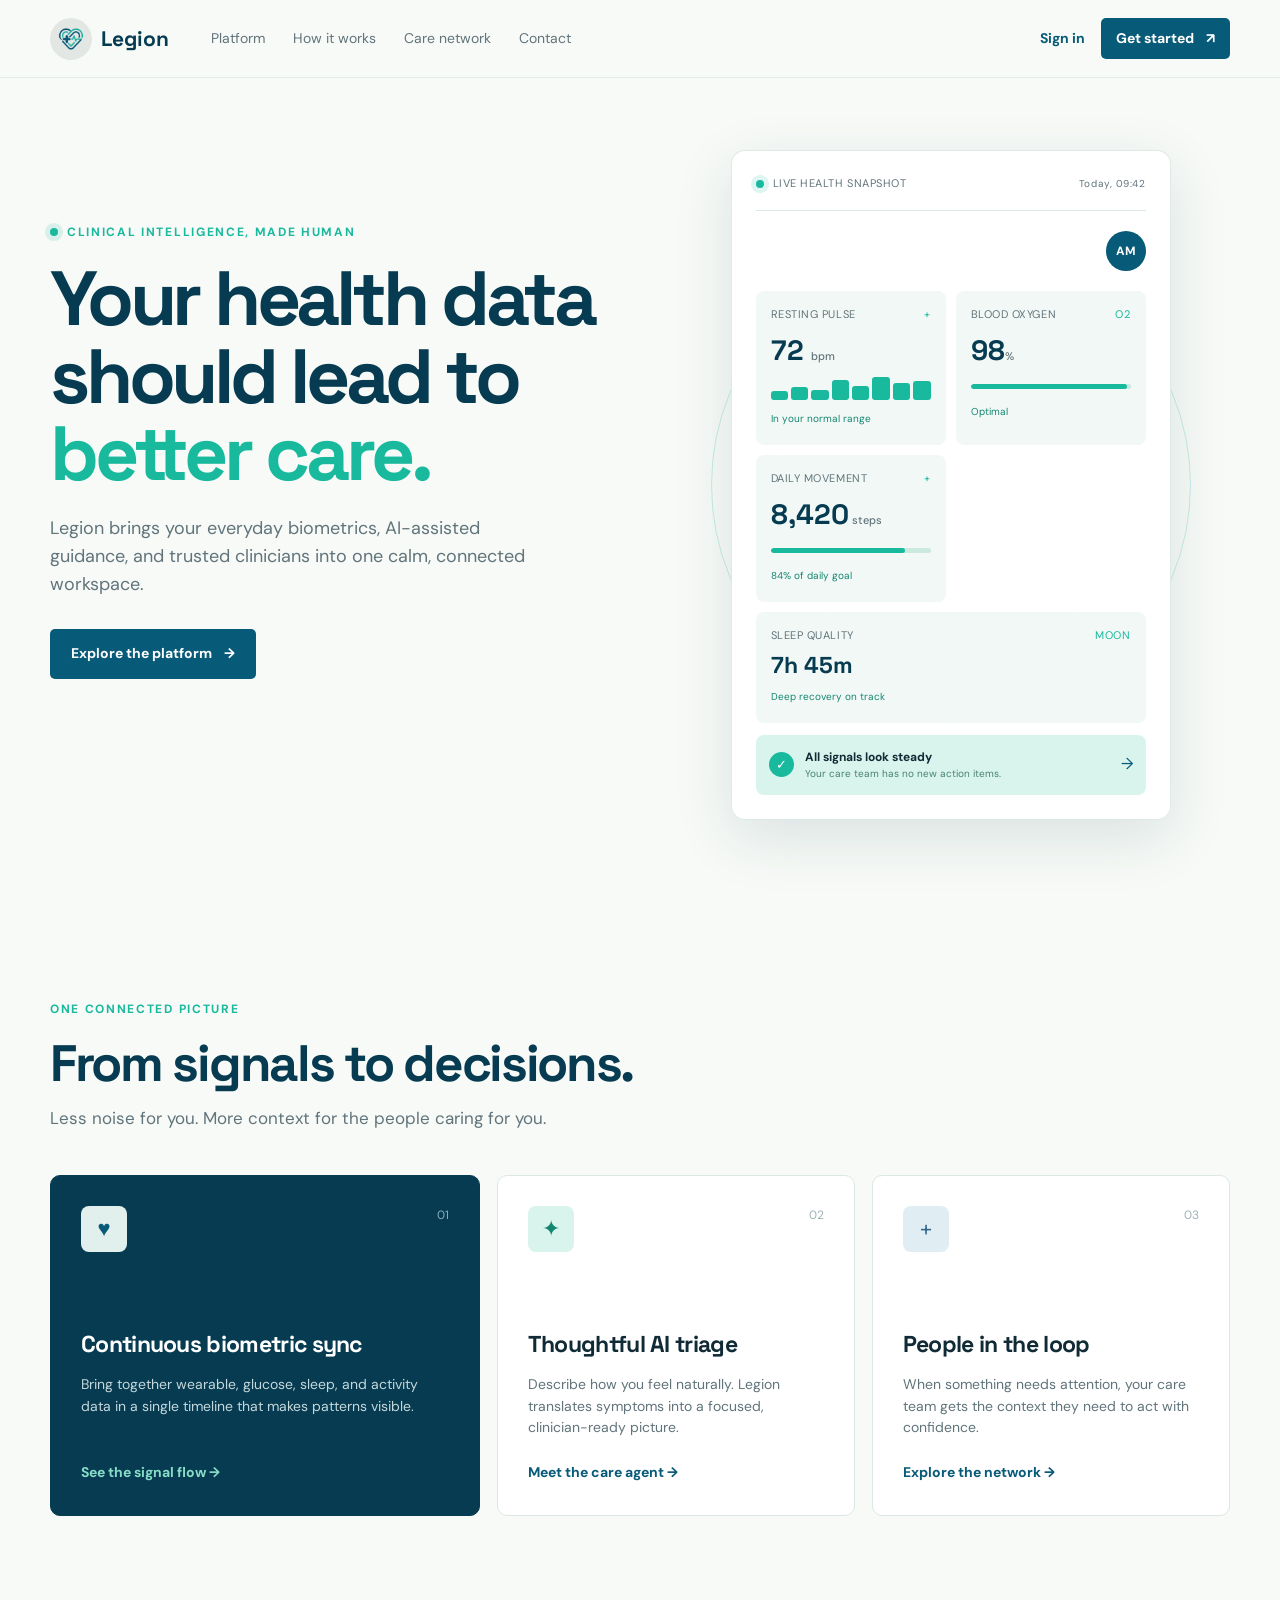
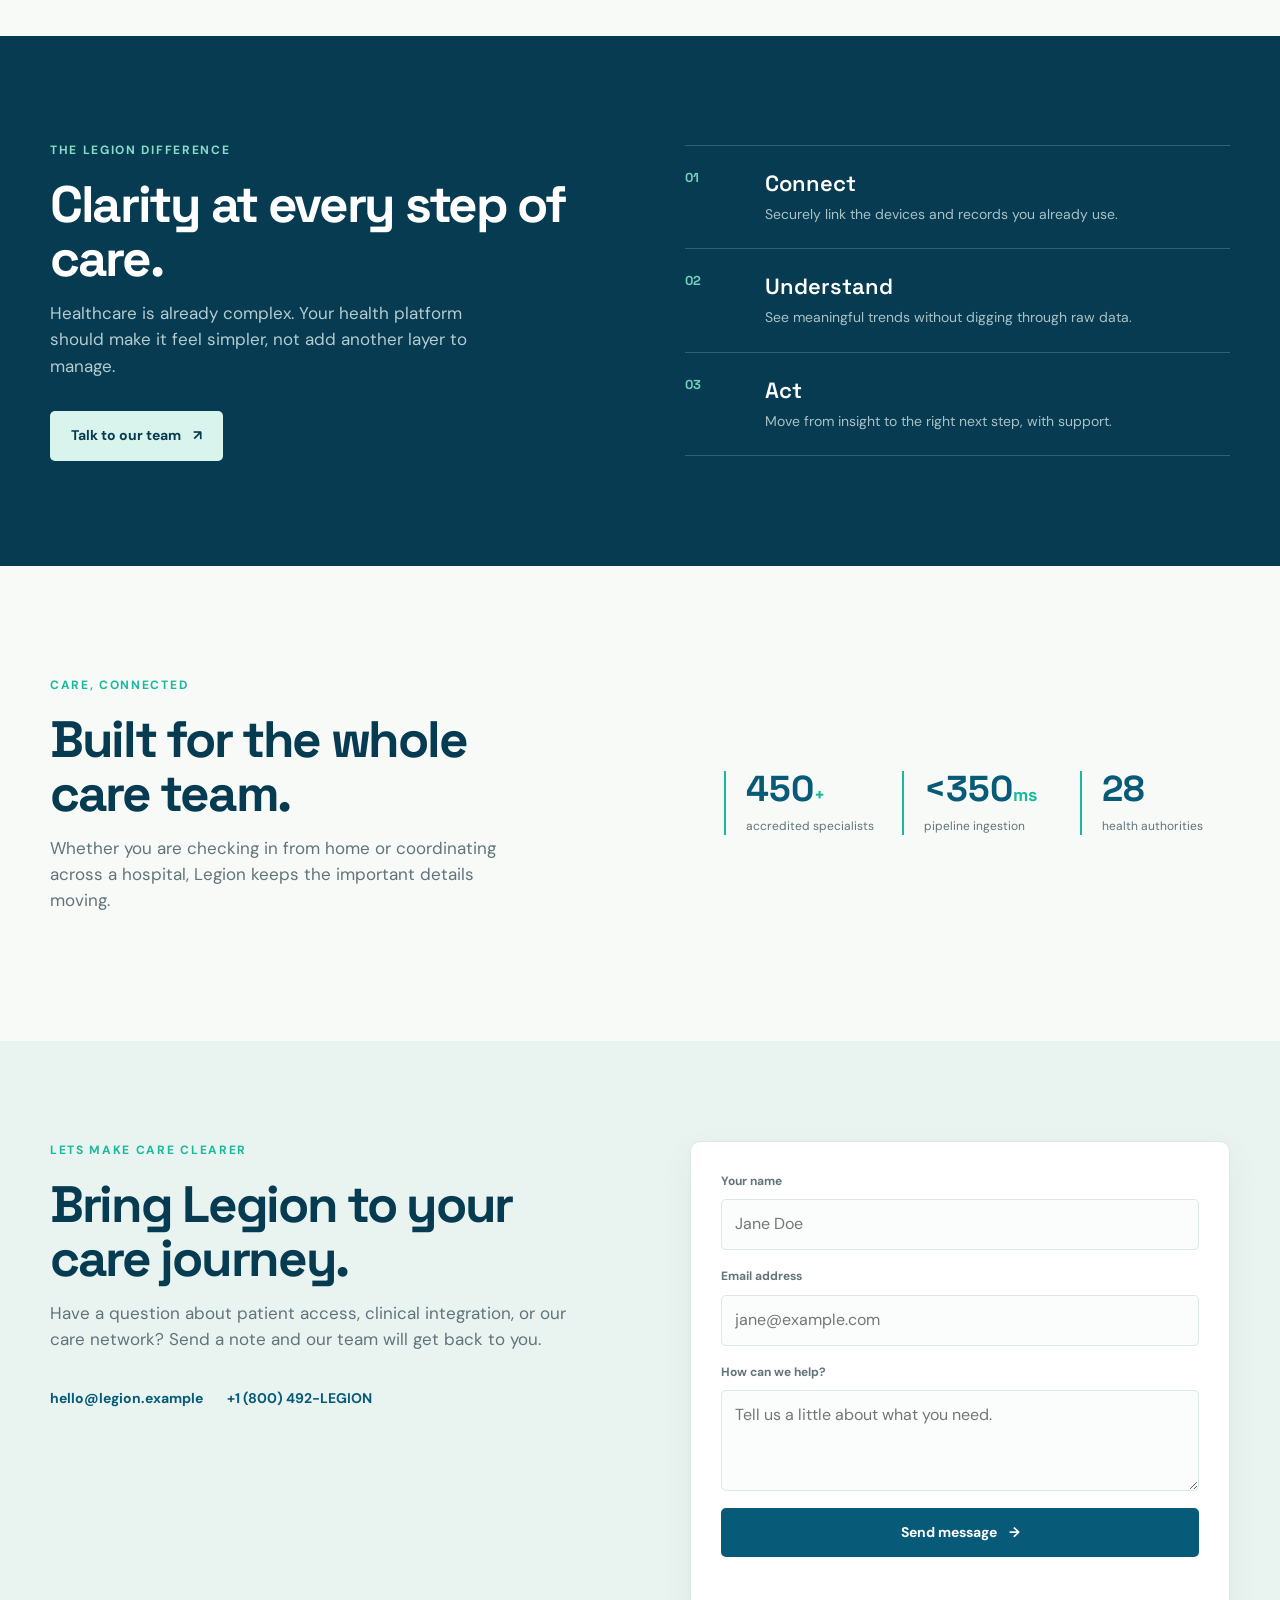
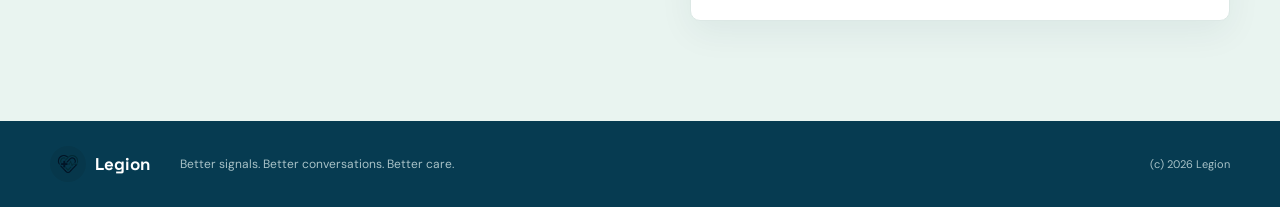
==== index.html @ 77e7c0f2 "init" ====
<!doctype html>
<html lang="en">

<head>
  <meta charset="utf-8">
  <meta name="viewport" content="width=device-width, initial-scale=1">
  <meta name="description" content="Legion connects personal biometric signals with clinical care teams.">
  <title>Legion | Clearer care, connected</title>
  <link rel="preconnect" href="https://fonts.googleapis.com">
  <link rel="preconnect" href="https://fonts.gstatic.com" crossorigin>
  <link
    href="https://fonts.googleapis.com/css2?family=DM+Sans:wght@400;500;600;700&family=Space+Grotesk:wght@500;600;700&display=swap"
    rel="stylesheet">
  <link rel="stylesheet" href="styles.css">
</head>

<body>
  <header class="site-header">
    <a class="brand" href="index.html" aria-label="Legion home"><img src="assets/logo.png" alt="" width="42"
        height="42"><span>Legion</span></a>
    <nav class="main-nav" id="main-nav" aria-label="Main navigation"><a href="platform.html">Platform</a><a
        href="ai-agent.html">How it works</a><a href="platform.html#network">Care network</a><a
        href="contact.html">Contact</a></nav>
    <div class="header-actions"><a class="button button-quiet" href="login.html">Sign in</a><a
        class="button button-small" href="register.html">Get started <span aria-hidden="true">&#8599;</span></a></div>
    <button class="menu-toggle" type="button" aria-label="Open menu" aria-expanded="false"
      aria-controls="main-nav">Menu</button>
  </header>

  <main id="top">
    <section class="hero section-shell" aria-labelledby="hero-title">
      <div class="hero-copy">
        <p class="eyebrow"><span class="pulse"></span> Clinical intelligence, made human</p>
        <h1 id="hero-title">Your health data should lead to <em>better care.</em></h1>
        <p class="hero-lede">Legion brings your everyday biometrics, AI-assisted guidance, and trusted clinicians into
          one calm, connected workspace.</p>
        <div class="hero-actions"><a class="button" href="platform.html">Explore the platform <spanaria-hidden="true">&#8594;</span></a>
          <aaria-hidden="true"></span></a></div>
        <div class="trust-row" aria-label="Legion capabilities">
          <span><strong></strong></span><span><strong></strong></span><span><strong></strong>
          </span></div>
      </div>
      <div class="hero-visual" aria-label="Live patient health dashboard preview">
        <div class="visual-orbit orbit-one"></div>
        <div class="visual-orbit orbit-two"></div>
        <div class="dashboard-card">
          <div class="dashboard-topline"><span class="status-dot"></span> Live health snapshot <span
              class="dashboard-date">Today, 09:42</span></div>
          <div class="patient-row">
            <div><span class="muted-label"></span><strong></strong></div><span class="avatar">AM</span>
          </div>
          <div class="metric-grid">
            <article class="metric-card metric-heart">
              <div class="metric-label">Resting pulse <span>+</span></div><strong>72 <small>bpm</small></strong>
              <div class="sparkline" aria-hidden="true"><i></i><i></i><i></i><i></i><i></i><i></i><i></i><i></i></div>
              <small class="metric-good">In your normal range</small>
            </article>
            <article class="metric-card">
              <div class="metric-label">Blood oxygen <span>O2</span></div><strong>98<small>%</small></strong>
              <div class="progress"><i style="width: 98%"></i></div><small class="metric-good">Optimal</small>
            </article>
            <article class="metric-card">
              <div class="metric-label">Daily movement <span>+</span></div><strong>8,420<small> steps</small></strong>
              <div class="progress"><i style="width: 84%"></i></div><small class="metric-good">84% of daily goal</small>
            </article>
            <article class="metric-card metric-sleep">
              <div class="metric-label">Sleep quality <span>Moon</span></div><strong>7h 45m</strong><small
                class="metric-good">Deep recovery on track</small>
            </article>
          </div>
          <div class="dashboard-alert"><span class="alert-icon">&#10003;</span>
            <div><strong>All signals look steady</strong><small>Your care team has no new action items.</small></div>
            <span class="arrow">&#8594;</span>
          </div>
        </div>
      </div>
    </section>

    <section class="section-shell platform-section" id="platform" aria-labelledby="platform-title">
      <div class="section-heading">
        <p class="eyebrow">One connected picture</p>
        <h2 id="platform-title">From signals to decisions.</h2>
        <p>Less noise for you. More context for the people caring for you.</p>
      </div>
      <div class="feature-grid">
        <article class="feature-card feature-main"><span class="feature-number">01</span>
          <div class="feature-icon">&#9829;</div>
          <h3>Continuous biometric sync</h3>
          <p>Bring together wearable, glucose, sleep, and activity data in a single timeline that makes patterns
            visible.</p><a href="platform.html" class="card-link">See the signal flow &#8594;</a>
        </article>
        <article class="feature-card"><span class="feature-number">02</span>
          <div class="feature-icon mint">&#10022;</div>
          <h3>Thoughtful AI triage</h3>
          <p>Describe how you feel naturally. Legion translates symptoms into a focused, clinician-ready picture.</p><a
            href="ai-agent.html" class="card-link">Meet the care agent &#8594;</a>
        </article>
        <article class="feature-card"><span class="feature-number">03</span>
          <div class="feature-icon blue">&#43;</div>
          <h3>People in the loop</h3>
          <p>When something needs attention, your care team gets the context they need to act with confidence.</p><a
            href="platform.html#network" class="card-link">Explore the network &#8594;</a>
        </article>
      </div>
    </section>

    <section class="dark-section" id="how-it-works" aria-labelledby="how-title">
      <div class="section-shell split-section">
        <div>
          <p class="eyebrow eyebrow-light">The Legion difference</p>
          <h2 id="how-title">Clarity at every step of care.</h2>
          <p class="dark-copy">Healthcare is already complex. Your health platform should make it feel simpler, not add
            another layer to manage.</p><a class="button button-light" href="contact.html">Talk to our team <span
              aria-hidden="true">&#8599;</span></a>
        </div>
        <ol class="steps">
          <li><span>01</span>
            <div><strong>Connect</strong>
              <p>Securely link the devices and records you already use.</p>
            </div>
          </li>
          <li><span>02</span>
            <div><strong>Understand</strong>
              <p>See meaningful trends without digging through raw data.</p>
            </div>
          </li>
          <li><span>03</span>
            <div><strong>Act</strong>
              <p>Move from insight to the right next step, with support.</p>
            </div>
          </li>
        </ol>
      </div>
    </section>

    <section class="section-shell network-section" id="network" aria-labelledby="network-title">
      <div class="network-copy">
        <p class="eyebrow">Care, connected</p>
        <h2 id="network-title">Built for the whole care team.</h2>
        <p>Whether you are checking in from home or coordinating across a hospital, Legion keeps the important details
          moving.</p>
      </div>
      <div class="network-stats">
        <div><strong>450<span>+</span></strong><small>accredited specialists</small></div>
        <div><strong>&lt;350<span>ms</span></strong><small>pipeline ingestion</small></div>
        <div><strong>28</strong><small>health authorities</small></div>
      </div>
    </section>

    <section class="contact-section" id="contact" aria-labelledby="contact-title">
      <div class="section-shell contact-layout">
        <div>
          <p class="eyebrow">Lets make care clearer</p>
          <h2 id="contact-title">Bring Legion to your care journey.</h2>
          <p>Have a question about patient access, clinical integration, or our care network? Send a note and our team
            will get back to you.</p>
          <div class="contact-details"><a href="mailto:hello@legion.example">hello@legion.example</a><a
              href="tel:+18004922872">+1 (800) 492-LEGION</a></div>
        </div>
        <form class="contact-form" id="contact-form"><label for="name">Your name</label><input id="name" name="name"
            type="text" required placeholder="Jane Doe"><label for="email">Email address</label><input id="email"
            name="email" type="email" required placeholder="jane@example.com"><label for="message">How can we
            help?</label><textarea id="message" name="message" rows="3" required
            placeholder="Tell us a little about what you need."></textarea><button class="button" type="submit">Send
            message <span aria-hidden="true">&#8594;</span></button>
          <p class="form-status" id="form-status" role="status"></p>
        </form>
      </div>
    </section>
  </main>

  <footer class="site-footer">
    <div class="section-shell footer-inner"><a class="brand" href="index.html"><img src="assets/logo.png" alt=""
          width="36" height="36"><span>Legion</span></a>
      <p>Better signals. Better conversations. Better care.</p><span class="footer-note">(c) 2026 Legion</span>
    </div>
  </footer>
  <script src="script.js"></script>
</body>

</html>
---- styles.css ----
:root { --ink:#102a36; --muted:#61747b; --blue:#075a78; --blue-deep:#063b51; --mint:#19b99d; --mint-pale:#d9f4ec; --cream:#f7faf7; --line:#dce8e5; --white:#fff; --shadow:0 18px 60px rgba(8,57,73,.12); }
* { box-sizing:border-box; } html { scroll-behavior:smooth; } body { margin:0; color:var(--ink); background:var(--cream); font-family:"DM Sans",sans-serif; line-height:1.55; } body:has(dialog[open]) { overflow:hidden; } a { color:inherit; text-decoration:none; } button,input,textarea { font:inherit; } button { cursor:pointer; }
.section-shell { width:min(1180px,calc(100% - 48px)); margin-inline:auto; }
.site-header { height:78px; display:flex; align-items:center; gap:42px; padding:0 max(24px,calc((100% - 1180px)/2)); background:rgba(247,250,247,.88); border-bottom:1px solid rgba(220,232,229,.8); position:sticky; top:0; z-index:5; backdrop-filter:blur(14px); }
.brand { display:inline-flex; align-items:center; gap:9px; color:var(--blue-deep); font:700 21px/1 "Space Grotesk",sans-serif; white-space:nowrap; }.brand img { width:42px; height:42px; object-fit:cover; border-radius:50%; mix-blend-mode:multiply; }.brand span span { color:var(--mint); }.main-nav { display:flex; align-items:center; gap:28px; margin-right:auto; color:var(--muted); font-size:14px; }.main-nav a:hover,.text-link:hover,.card-link:hover { color:var(--mint); }.header-actions { display:flex; align-items:center; gap:16px; }.button { display:inline-flex; align-items:center; justify-content:center; gap:12px; border:0; border-radius:5px; padding:14px 21px; color:var(--white); background:var(--blue); font-weight:700; font-size:14px; transition:transform .2s,background .2s; }.button:hover { background:var(--blue-deep); transform:translateY(-2px); }.button-small { padding:10px 15px; }.button-quiet { color:var(--blue); background:transparent; padding:9px 0; }.button-quiet:hover { background:transparent; color:var(--mint); transform:none; }.text-link,.card-link { border:0; padding:0; background:none; color:var(--blue); font-weight:700; font-size:14px; }.menu-toggle { display:none; border:1px solid var(--line); border-radius:4px; background:var(--white); padding:8px 12px; color:var(--blue); }
.hero { min-height:650px; display:grid; grid-template-columns:1fr 1fr; align-items:center; gap:62px; padding-top:72px; padding-bottom:80px; }.eyebrow { display:flex; align-items:center; gap:9px; margin:0 0 19px; color:var(--mint); font-size:12px; font-weight:700; letter-spacing:.14em; text-transform:uppercase; }.pulse,.status-dot { width:8px; height:8px; display:inline-block; border-radius:50%; background:var(--mint); box-shadow:0 0 0 5px rgba(25,185,157,.14); } h1,h2,h3,p { margin-top:0; } h1,h2,h3,.metric-card strong { font-family:"Space Grotesk",sans-serif; } h1 { max-width:640px; margin-bottom:22px; color:var(--blue-deep); font-size:clamp(46px,6vw,78px); line-height:1.01; letter-spacing:-.055em; } h1 em { color:var(--mint); font-style:normal; }.hero-lede { max-width:510px; margin-bottom:31px; color:var(--muted); font-size:18px; }.hero-actions { display:flex; align-items:center; gap:26px; flex-wrap:wrap; }.trust-row { display:flex; flex-wrap:wrap; gap:26px; margin-top:68px; color:var(--muted); font-size:12px; }.trust-row strong { display:block; color:var(--blue); font:700 20px/1.2 "Space Grotesk",sans-serif; }
.hero-visual { min-height:480px; display:grid; place-items:center; position:relative; }.visual-orbit { position:absolute; border:1px solid rgba(25,185,157,.22); border-radius:50%; }.orbit-one { width:480px; height:480px; }.orbit-two { width:350px; height:350px; border-color:rgba(7,90,120,.14); }.dashboard-card { width:min(100%,440px); position:relative; padding:24px; background:rgba(255,255,255,.94); border:1px solid rgba(220,232,229,.9); border-radius:14px; box-shadow:var(--shadow); }.dashboard-topline,.metric-label { color:var(--muted); font-size:11px; letter-spacing:.05em; text-transform:uppercase; }.dashboard-topline { display:flex; align-items:center; gap:9px; padding-bottom:18px; border-bottom:1px solid var(--line); }.dashboard-date { margin-left:auto; font-size:10px; text-transform:none; }.patient-row { display:flex; align-items:center; justify-content:space-between; padding:20px 0; }.patient-row strong { display:block; margin-top:3px; font:600 20px "Space Grotesk",sans-serif; }.muted-label { color:var(--muted); font-size:12px; }.avatar { display:grid; place-items:center; width:40px; height:40px; border-radius:50%; background:var(--blue); color:white; font-size:12px; font-weight:bold; }.metric-grid { display:grid; grid-template-columns:1fr 1fr; gap:10px; }.metric-card { min-height:140px; padding:15px; background:#f2f8f5; border-radius:8px; }.metric-card strong { display:block; margin:13px 0 10px; color:var(--blue-deep); font-size:28px; line-height:1; }.metric-card strong small { color:var(--muted); font:500 11px "DM Sans",sans-serif; }.metric-label span { float:right; color:var(--mint); }.metric-good { color:#138671; font-size:10px; }.progress { height:5px; margin:20px 0 9px; overflow:hidden; border-radius:10px; background:#cce9df; }.progress i { display:block; height:100%; border-radius:inherit; background:var(--mint); }.sparkline { display:flex; align-items:end; gap:3px; height:26px; margin:7px 0 5px; }.sparkline i { flex:1; border-radius:3px; background:var(--mint); }.sparkline i:nth-child(1){height:35%}.sparkline i:nth-child(2){height:50%}.sparkline i:nth-child(3){height:38%}.sparkline i:nth-child(4){height:78%}.sparkline i:nth-child(5){height:55%}.sparkline i:nth-child(6){height:90%}.sparkline i:nth-child(7){height:65%}.sparkline i:nth-child(8){height:72%}.metric-sleep { grid-column:1/-1; min-height:auto; }.metric-sleep strong { margin:10px 0 6px; font-size:23px; }.dashboard-alert { display:flex; align-items:center; gap:11px; margin-top:12px; padding:13px; background:var(--mint-pale); border-radius:8px; }.alert-icon { display:grid; place-items:center; width:25px; height:25px; border-radius:50%; background:var(--mint); color:white; font-size:13px; }.dashboard-alert strong,.dashboard-alert small { display:block; }.dashboard-alert strong { font-size:12px; }.dashboard-alert small { color:#478174; font-size:10px; }.arrow { margin-left:auto; color:var(--blue); }
.platform-section { padding:100px 0 120px; }.section-heading { max-width:650px; margin-bottom:44px; }.section-heading h2,.split-section h2,.network-section h2,.contact-layout h2 { margin-bottom:14px; color:var(--blue-deep); font-size:clamp(34px,4vw,54px); line-height:1.05; letter-spacing:-.045em; }.section-heading>p:last-child,.network-copy>p:last-child,.contact-layout>div>p:last-of-type { color:var(--muted); font-size:17px; }.feature-grid { display:grid; grid-template-columns:1.2fr 1fr 1fr; gap:17px; }.feature-card { min-height:330px; padding:30px; position:relative; border:1px solid var(--line); border-radius:10px; background:#fff; }.feature-main { color:white; background:var(--blue-deep); border-color:var(--blue-deep); }.feature-number { position:absolute; top:30px; right:30px; color:#9db2b7; font-size:12px; }.feature-main .feature-number { color:#87aeb9; }.feature-icon { display:grid; place-items:center; width:46px; height:46px; margin-bottom:75px; border-radius:8px; color:var(--blue); background:#e1f0ed; font-size:22px; }.feature-icon.mint { color:#138671; background:var(--mint-pale); }.feature-icon.blue { color:#33688c; background:#e0edf3; }.feature-card h3 { margin-bottom:11px; font-size:23px; letter-spacing:-.03em; }.feature-card p { min-height:72px; color:var(--muted); font-size:14px; }.feature-main p { color:#c5d8db; }.feature-main .card-link { color:#87ddc7; }
.dark-section { padding:105px 0; color:white; background:var(--blue-deep); }.split-section { display:grid; grid-template-columns:1fr 1fr; gap:90px; align-items:center; }.eyebrow-light { color:#87ddc7; }.split-section h2 { color:white; }.dark-copy { max-width:440px; margin-bottom:32px; color:#b4cbd0; font-size:17px; }.button-light { color:var(--blue-deep); background:#d9f4ec; }.button-light:hover { color:white; background:var(--mint); }.steps { margin:0; padding:0; list-style:none; }.steps li { display:grid; grid-template-columns:58px 1fr; gap:22px; align-items:start; padding:23px 0; border-bottom:1px solid rgba(217,244,236,.2); }.steps li:first-child { border-top:1px solid rgba(217,244,236,.2); }.steps li>span { color:#75cdbd; font:700 13px "Space Grotesk",sans-serif; }.steps strong { font:600 22px "Space Grotesk",sans-serif; }.steps p { margin:5px 0 0; color:#a9c1c6; font-size:14px; }
.network-section { display:flex; justify-content:space-between; gap:70px; padding:110px 0; }.network-copy { max-width:480px; }.network-stats { display:grid; grid-template-columns:repeat(3,1fr); align-self:center; gap:28px; min-width:480px; }.network-stats div { padding-left:20px; border-left:2px solid var(--mint); }.network-stats strong { display:block; color:var(--blue); font:700 36px/1 "Space Grotesk",sans-serif; }.network-stats strong span { color:var(--mint); font-size:18px; }.network-stats small { display:block; margin-top:10px; color:var(--muted); font-size:12px; }
.contact-section { padding:100px 0; background:#e9f4f0; }.contact-layout { display:grid; grid-template-columns:1fr 1fr; gap:100px; align-items:start; }.contact-details { display:flex; gap:24px; margin-top:35px; color:var(--blue); font-weight:700; font-size:14px; }.contact-form,.login-dialog form { display:flex; flex-direction:column; gap:9px; padding:30px; background:white; border:1px solid var(--line); border-radius:10px; box-shadow:0 12px 35px rgba(8,57,73,.06); }.contact-form label,.login-dialog label { color:var(--muted); font-size:12px; font-weight:700; }.contact-form input,.contact-form textarea,.login-dialog input { width:100%; margin-bottom:8px; padding:12px 13px; border:1px solid var(--line); border-radius:5px; outline:none; color:var(--ink); background:#fbfdfc; }.contact-form input:focus,.contact-form textarea:focus,.login-dialog input:focus { border-color:var(--mint); box-shadow:0 0 0 3px rgba(25,185,157,.14); }.contact-form textarea { resize:vertical; }.form-status { min-height:20px; margin:4px 0 0; color:#138671; font-size:12px; }.site-footer { padding:25px 0; background:var(--blue-deep); color:#a8c2c7; }.footer-inner { display:flex; align-items:center; gap:30px; }.footer-inner .brand { color:white; font-size:17px; }.footer-inner .brand img { width:36px; height:36px; }.footer-inner p { margin:0 auto 0 0; font-size:12px; }.footer-note { font-size:11px; }
.login-dialog { width:min(420px,calc(100% - 32px)); padding:36px; border:0; border-radius:12px; color:var(--ink); box-shadow:0 25px 80px rgba(0,0,0,.25); }.login-dialog::backdrop { background:rgba(6,59,81,.58); backdrop-filter:blur(5px); }.dialog-close { position:absolute; top:16px; right:19px; border:0; background:none; color:var(--muted); font-size:26px; }.dialog-mark { width:58px; height:58px; margin-bottom:20px; border-radius:50%; background:var(--mint-pale); }.dialog-mark img { width:58px; height:58px; border-radius:50%; object-fit:cover; mix-blend-mode:multiply; }.login-dialog h2 { margin:0 0 6px; color:var(--blue-deep); font:700 32px/1.1 "Space Grotesk",sans-serif; }.dialog-copy { margin-bottom:25px; color:var(--muted); font-size:14px; }.login-dialog form { padding:0; border:0; box-shadow:none; }.full-width { width:100%; margin-top:8px; }.password-wrap { position:relative; }.password-wrap input { padding-right:55px; }.password-wrap button { position:absolute; top:9px; right:9px; border:0; color:var(--blue); background:none; font-size:11px; font-weight:bold; }
.page-hero { padding:95px 0 70px; }.page-hero h1 { max-width:760px; }.platform-page-grid { padding-bottom:110px; }.platform-page-grid h2 { margin-bottom:11px; font:600 25px/1.1 "Space Grotesk",sans-serif; }.platform-detail { padding:95px 0; }.signal-list { border-top:1px solid rgba(217,244,236,.2); }.signal-list > div { display:grid; grid-template-columns:50px 1fr; gap:8px; padding:20px 0; border-bottom:1px solid rgba(217,244,236,.2); }.signal-list strong { color:#75cdbd; }.signal-list span { font:600 21px "Space Grotesk",sans-serif; }.signal-list p { grid-column:2; margin:0; color:#a9c1c6; font-size:14px; }.agent-layout { display:grid; grid-template-columns:1.35fr .65fr; gap:30px; padding-bottom:110px; }.chat-panel { overflow:hidden; border:1px solid var(--line); border-radius:10px; background:#fff; box-shadow:var(--shadow); }.chat-header { display:flex; align-items:center; gap:11px; padding:20px 24px; background:#f0f8f5; }.chat-header strong,.chat-header small { display:block; }.chat-header small { color:var(--muted); font-size:11px; }.chat-badge { margin-left:auto; padding:5px 9px; border-radius:20px; color:#138671; background:var(--mint-pale); font-size:11px; font-weight:700; }.chat-messages { display:flex; flex-direction:column; gap:15px; min-height:380px; padding:25px; background:#fbfdfc; }.message { max-width:75%; padding:14px 16px; border-radius:8px; font-size:14px; }.message small { display:block; margin-top:8px; color:var(--muted); font-size:10px; }.agent-message { background:white; border:1px solid var(--line); }.user-message { align-self:flex-end; color:white; background:var(--blue); }.user-message small { color:#b6d7dd; }.chat-form { display:flex; gap:10px; padding:18px; border-top:1px solid var(--line); }.chat-form input { flex:1; min-width:0; padding:12px; border:1px solid var(--line); border-radius:5px; outline:0; }.chat-form input:focus { border-color:var(--mint); }.chat-panel > .form-status { padding:0 18px 15px; }.agent-aside { padding:32px; border-radius:10px; background:var(--mint-pale); }.agent-aside h2 { color:var(--blue-deep); font-size:36px; line-height:1.05; }.agent-aside > p { color:var(--muted); font-size:15px; }.mini-stat { display:inline-flex; flex-direction:column; margin:24px 24px 27px 0; }.mini-stat strong { color:var(--blue); font:700 28px "Space Grotesk",sans-serif; }.mini-stat span { color:var(--muted); font-size:11px; }.contact-page-section { padding:90px 0 120px; }.auth-page { display:grid; place-items:center; min-height:calc(100vh - 78px); padding:60px 16px; background:radial-gradient(circle at 20% 20%,#e0f3ed,transparent 35%),var(--cream); }.auth-card { width:min(430px,100%); padding:38px; border:1px solid var(--line); border-radius:12px; background:#fff; box-shadow:var(--shadow); }.auth-card h1 { margin-bottom:7px; font-size:39px; }.auth-card .dialog-copy { margin-bottom:25px; }.auth-card form { display:flex; flex-direction:column; gap:9px; }.auth-card label { color:var(--muted); font-size:12px; font-weight:700; }.auth-card input:not([type="checkbox"]) { width:100%; padding:12px 13px; border:1px solid var(--line); border-radius:5px; outline:0; background:#fbfdfc; }.auth-card input:focus { border-color:var(--mint); box-shadow:0 0 0 3px rgba(25,185,157,.14); }.form-two-col { display:grid; grid-template-columns:1fr 1fr; gap:12px; }.form-two-col > div { display:flex; flex-direction:column; gap:9px; }.check-label { display:flex; align-items:flex-start; gap:8px; margin:9px 0; font-weight:400 !important; }.check-label input { margin-top:2px; accent-color:var(--blue); }.auth-footnote { margin:25px 0 0; color:var(--muted); text-align:center; font-size:13px; }.auth-footnote a { color:var(--blue); font-weight:700; }
@media (max-width:850px) { .site-header { gap:18px; }.main-nav { gap:15px; }.header-actions .button-small { display:none; }.hero,.split-section,.contact-layout { grid-template-columns:1fr; }.hero { gap:30px; padding-top:55px; }.hero-visual { min-height:480px; }.feature-grid { grid-template-columns:1fr 1fr; }.feature-main { grid-column:1/-1; }.network-section { display:block; }.network-stats { margin-top:45px; }.contact-layout { gap:45px; } }
@media (max-width:620px) { .section-shell { width:min(100% - 32px,1180px); }.site-header { height:68px; padding-inline:16px; }.main-nav { display:none; position:absolute; top:67px; left:0; right:0; flex-direction:column; align-items:stretch; gap:0; padding:9px 16px 16px; background:var(--cream); border-bottom:1px solid var(--line); }.main-nav.is-open { display:flex; }.main-nav a { padding:11px 0; }.header-actions { margin-left:auto; }.header-actions .button-quiet { padding:8px; }.menu-toggle { display:block; }.hero { min-height:auto; padding:52px 0 70px; }.hero-lede { font-size:16px; }.trust-row { gap:18px; margin-top:48px; }.hero-visual { min-height:400px; }.dashboard-card { padding:17px; }.orbit-one { width:340px; height:340px; }.orbit-two { width:260px; height:260px; }.metric-card { min-height:122px; padding:11px; }.metric-card strong { font-size:23px; }.platform-section,.network-section,.contact-section,.contact-page-section { padding:75px 0; }.feature-grid { grid-template-columns:1fr; }.feature-main { grid-column:auto; }.feature-card { min-height:275px; }.feature-icon { margin-bottom:48px; }.split-section,.agent-layout { gap:45px; }.dark-section { padding:75px 0; }.network-stats { grid-template-columns:1fr; min-width:0; gap:22px; }.contact-details { flex-direction:column; gap:10px; }.footer-inner { flex-wrap:wrap; gap:13px; }.footer-inner p { order:3; flex-basis:100%; }.login-dialog { padding:28px 20px; }.page-hero { padding:65px 0 45px; }.chat-messages { min-height:300px; padding:18px; }.message { max-width:90%; }.chat-form { flex-direction:column; }.agent-aside { padding:25px; }.auth-page { min-height:calc(100vh - 68px); padding:35px 16px; }.auth-card { padding:27px 20px; }.form-two-col { grid-template-columns:1fr; gap:9px; } }
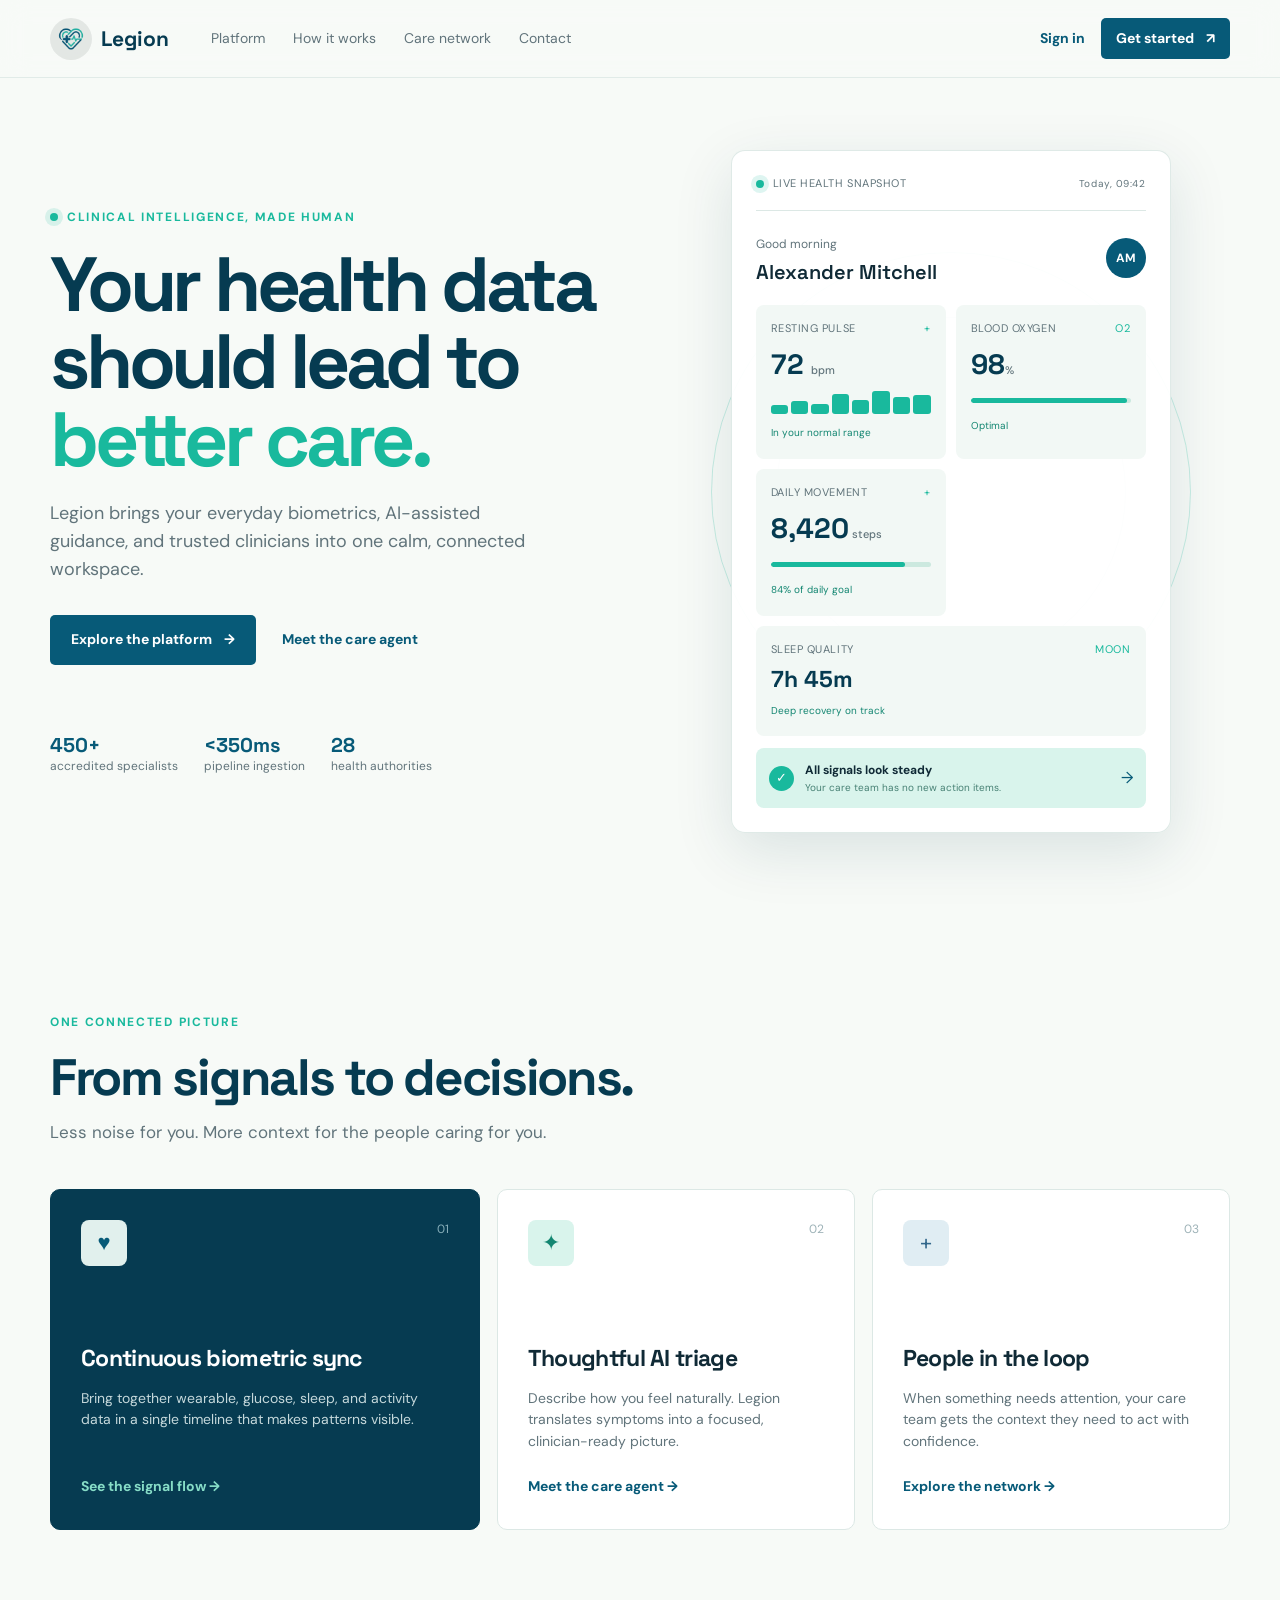
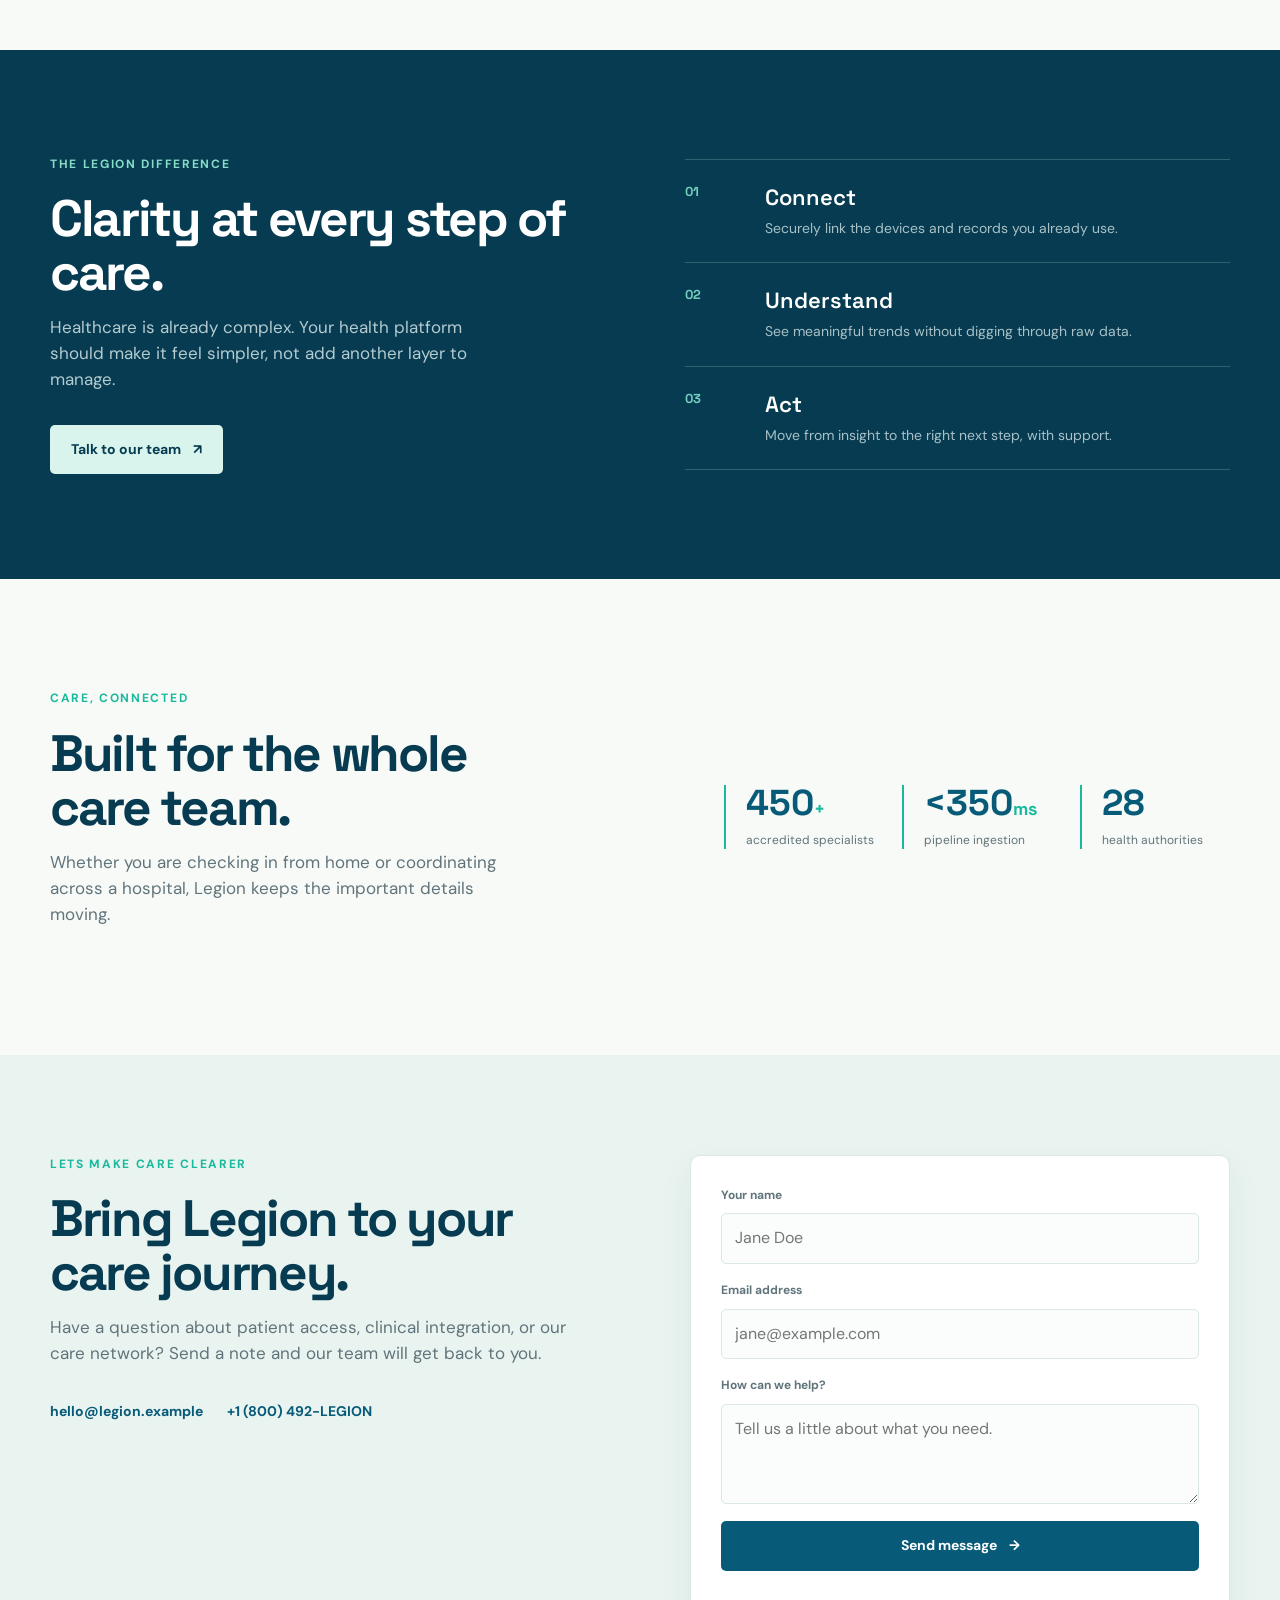
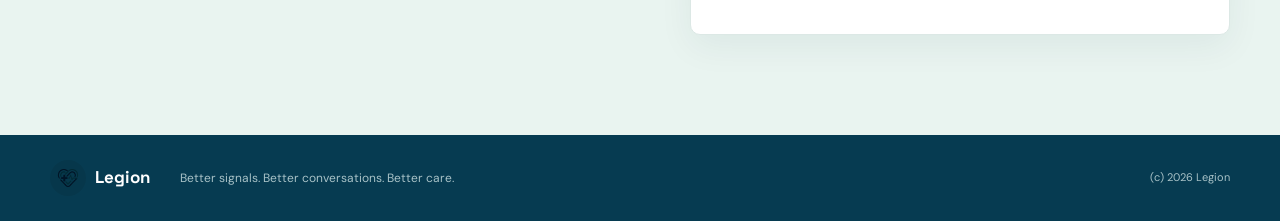
==== commit 7b4f7706: "updates" ====
--- a/index.html
+++ b/index.html
@@ -1,181 +1,180 @@
-<!doctype html>
-<html lang="en">
-
-<head>
-  <meta charset="utf-8">
-  <meta name="viewport" content="width=device-width, initial-scale=1">
-  <meta name="description" content="Legion connects personal biometric signals with clinical care teams.">
-  <title>Legion | Clearer care, connected</title>
-  <link rel="preconnect" href="https://fonts.googleapis.com">
-  <link rel="preconnect" href="https://fonts.gstatic.com" crossorigin>
-  <link
-    href="https://fonts.googleapis.com/css2?family=DM+Sans:wght@400;500;600;700&family=Space+Grotesk:wght@500;600;700&display=swap"
-    rel="stylesheet">
-  <link rel="stylesheet" href="styles.css">
-</head>
-
-<body>
-  <header class="site-header">
-    <a class="brand" href="index.html" aria-label="Legion home"><img src="assets/logo.png" alt="" width="42"
-        height="42"><span>Legion</span></a>
-    <nav class="main-nav" id="main-nav" aria-label="Main navigation"><a href="platform.html">Platform</a><a
-        href="ai-agent.html">How it works</a><a href="platform.html#network">Care network</a><a
-        href="contact.html">Contact</a></nav>
-    <div class="header-actions"><a class="button button-quiet" href="login.html">Sign in</a><a
-        class="button button-small" href="register.html">Get started <span aria-hidden="true">&#8599;</span></a></div>
-    <button class="menu-toggle" type="button" aria-label="Open menu" aria-expanded="false"
-      aria-controls="main-nav">Menu</button>
-  </header>
-
-  <main id="top">
-    <section class="hero section-shell" aria-labelledby="hero-title">
-      <div class="hero-copy">
-        <p class="eyebrow"><span class="pulse"></span> Clinical intelligence, made human</p>
-        <h1 id="hero-title">Your health data should lead to <em>better care.</em></h1>
-        <p class="hero-lede">Legion brings your everyday biometrics, AI-assisted guidance, and trusted clinicians into
-          one calm, connected workspace.</p>
-        <div class="hero-actions"><a class="button" href="platform.html">Explore the platform <spanaria-hidden="true">&#8594;</span></a>
-          <aaria-hidden="true"></span></a></div>
-        <div class="trust-row" aria-label="Legion capabilities">
-          <span><strong></strong></span><span><strong></strong></span><span><strong></strong>
-          </span></div>
-      </div>
-      <div class="hero-visual" aria-label="Live patient health dashboard preview">
-        <div class="visual-orbit orbit-one"></div>
-        <div class="visual-orbit orbit-two"></div>
-        <div class="dashboard-card">
-          <div class="dashboard-topline"><span class="status-dot"></span> Live health snapshot <span
-              class="dashboard-date">Today, 09:42</span></div>
-          <div class="patient-row">
-            <div><span class="muted-label"></span><strong></strong></div><span class="avatar">AM</span>
-          </div>
-          <div class="metric-grid">
-            <article class="metric-card metric-heart">
-              <div class="metric-label">Resting pulse <span>+</span></div><strong>72 <small>bpm</small></strong>
-              <div class="sparkline" aria-hidden="true"><i></i><i></i><i></i><i></i><i></i><i></i><i></i><i></i></div>
-              <small class="metric-good">In your normal range</small>
-            </article>
-            <article class="metric-card">
-              <div class="metric-label">Blood oxygen <span>O2</span></div><strong>98<small>%</small></strong>
-              <div class="progress"><i style="width: 98%"></i></div><small class="metric-good">Optimal</small>
-            </article>
-            <article class="metric-card">
-              <div class="metric-label">Daily movement <span>+</span></div><strong>8,420<small> steps</small></strong>
-              <div class="progress"><i style="width: 84%"></i></div><small class="metric-good">84% of daily goal</small>
-            </article>
-            <article class="metric-card metric-sleep">
-              <div class="metric-label">Sleep quality <span>Moon</span></div><strong>7h 45m</strong><small
-                class="metric-good">Deep recovery on track</small>
-            </article>
-          </div>
-          <div class="dashboard-alert"><span class="alert-icon">&#10003;</span>
-            <div><strong>All signals look steady</strong><small>Your care team has no new action items.</small></div>
-            <span class="arrow">&#8594;</span>
-          </div>
-        </div>
-      </div>
-    </section>
-
-    <section class="section-shell platform-section" id="platform" aria-labelledby="platform-title">
-      <div class="section-heading">
-        <p class="eyebrow">One connected picture</p>
-        <h2 id="platform-title">From signals to decisions.</h2>
-        <p>Less noise for you. More context for the people caring for you.</p>
-      </div>
-      <div class="feature-grid">
-        <article class="feature-card feature-main"><span class="feature-number">01</span>
-          <div class="feature-icon">&#9829;</div>
-          <h3>Continuous biometric sync</h3>
-          <p>Bring together wearable, glucose, sleep, and activity data in a single timeline that makes patterns
-            visible.</p><a href="platform.html" class="card-link">See the signal flow &#8594;</a>
-        </article>
-        <article class="feature-card"><span class="feature-number">02</span>
-          <div class="feature-icon mint">&#10022;</div>
-          <h3>Thoughtful AI triage</h3>
-          <p>Describe how you feel naturally. Legion translates symptoms into a focused, clinician-ready picture.</p><a
-            href="ai-agent.html" class="card-link">Meet the care agent &#8594;</a>
-        </article>
-        <article class="feature-card"><span class="feature-number">03</span>
-          <div class="feature-icon blue">&#43;</div>
-          <h3>People in the loop</h3>
-          <p>When something needs attention, your care team gets the context they need to act with confidence.</p><a
-            href="platform.html#network" class="card-link">Explore the network &#8594;</a>
-        </article>
-      </div>
-    </section>
-
-    <section class="dark-section" id="how-it-works" aria-labelledby="how-title">
-      <div class="section-shell split-section">
-        <div>
-          <p class="eyebrow eyebrow-light">The Legion difference</p>
-          <h2 id="how-title">Clarity at every step of care.</h2>
-          <p class="dark-copy">Healthcare is already complex. Your health platform should make it feel simpler, not add
-            another layer to manage.</p><a class="button button-light" href="contact.html">Talk to our team <span
-              aria-hidden="true">&#8599;</span></a>
-        </div>
-        <ol class="steps">
-          <li><span>01</span>
-            <div><strong>Connect</strong>
-              <p>Securely link the devices and records you already use.</p>
-            </div>
-          </li>
-          <li><span>02</span>
-            <div><strong>Understand</strong>
-              <p>See meaningful trends without digging through raw data.</p>
-            </div>
-          </li>
-          <li><span>03</span>
-            <div><strong>Act</strong>
-              <p>Move from insight to the right next step, with support.</p>
-            </div>
-          </li>
-        </ol>
-      </div>
-    </section>
-
-    <section class="section-shell network-section" id="network" aria-labelledby="network-title">
-      <div class="network-copy">
-        <p class="eyebrow">Care, connected</p>
-        <h2 id="network-title">Built for the whole care team.</h2>
-        <p>Whether you are checking in from home or coordinating across a hospital, Legion keeps the important details
-          moving.</p>
-      </div>
-      <div class="network-stats">
-        <div><strong>450<span>+</span></strong><small>accredited specialists</small></div>
-        <div><strong>&lt;350<span>ms</span></strong><small>pipeline ingestion</small></div>
-        <div><strong>28</strong><small>health authorities</small></div>
-      </div>
-    </section>
-
-    <section class="contact-section" id="contact" aria-labelledby="contact-title">
-      <div class="section-shell contact-layout">
-        <div>
-          <p class="eyebrow">Lets make care clearer</p>
-          <h2 id="contact-title">Bring Legion to your care journey.</h2>
-          <p>Have a question about patient access, clinical integration, or our care network? Send a note and our team
-            will get back to you.</p>
-          <div class="contact-details"><a href="mailto:hello@legion.example">hello@legion.example</a><a
-              href="tel:+18004922872">+1 (800) 492-LEGION</a></div>
-        </div>
-        <form class="contact-form" id="contact-form"><label for="name">Your name</label><input id="name" name="name"
-            type="text" required placeholder="Jane Doe"><label for="email">Email address</label><input id="email"
-            name="email" type="email" required placeholder="jane@example.com"><label for="message">How can we
-            help?</label><textarea id="message" name="message" rows="3" required
-            placeholder="Tell us a little about what you need."></textarea><button class="button" type="submit">Send
-            message <span aria-hidden="true">&#8594;</span></button>
-          <p class="form-status" id="form-status" role="status"></p>
-        </form>
-      </div>
-    </section>
-  </main>
-
-  <footer class="site-footer">
-    <div class="section-shell footer-inner"><a class="brand" href="index.html"><img src="assets/logo.png" alt=""
-          width="36" height="36"><span>Legion</span></a>
-      <p>Better signals. Better conversations. Better care.</p><span class="footer-note">(c) 2026 Legion</span>
-    </div>
-  </footer>
-  <script src="script.js"></script>
-</body>
-
+<!doctype html>
+<html lang="en">
+
+<head>
+  <meta charset="utf-8">
+  <meta name="viewport" content="width=device-width, initial-scale=1">
+  <meta name="description" content="Legion connects personal biometric signals with clinical care teams.">
+  <title>Legion | Clearer care, connected</title>
+  <link rel="preconnect" href="https://fonts.googleapis.com">
+  <link rel="preconnect" href="https://fonts.gstatic.com" crossorigin>
+  <link
+    href="https://fonts.googleapis.com/css2?family=DM+Sans:wght@400;500;600;700&family=Space+Grotesk:wght@500;600;700&display=swap"
+    rel="stylesheet">
+  <link rel="stylesheet" href="styles.css">
+</head>
+
+<body>
+  <header class="site-header">
+    <a class="brand" href="index.html" aria-label="Legion home"><img src="assets/logo.png" alt="" width="42"
+        height="42"><span>Legion</span></a>
+    <nav class="main-nav" id="main-nav" aria-label="Main navigation"><a href="platform.html">Platform</a><a
+        href="ai-agent.html">How it works</a><a href="platform.html#network">Care network</a><a
+        href="contact.html">Contact</a></nav>
+    <div class="header-actions"><a class="button button-quiet" href="login.html">Sign in</a><a
+        class="button button-small" href="register.html">Get started <span aria-hidden="true">&#8599;</span></a></div>
+    <button class="menu-toggle" type="button" aria-label="Open menu" aria-expanded="false"
+      aria-controls="main-nav">Menu</button>
+  </header>
+
+  <main id="top">
+    <section class="hero section-shell" aria-labelledby="hero-title">
+      <div class="hero-copy">
+        <p class="eyebrow"><span class="pulse"></span> Clinical intelligence, made human</p>
+        <h1 id="hero-title">Your health data should lead to <em>better care.</em></h1>
+        <p class="hero-lede">Legion brings your everyday biometrics, AI-assisted guidance, and trusted clinicians into
+          one calm, connected workspace.</p>
+        <div class="hero-actions"><a class="button" href="platform.html">Explore the platform <span aria-hidden="true">&#8594;</span></a>
+          <a class="text-link" href="ai-agent.html">Meet the care agent</a></div>
+        <div class="trust-row" aria-label="Legion capabilities">
+          <span><strong>450+</strong>accredited specialists</span><span><strong>&lt;350ms</strong>pipeline ingestion</span><span><strong>28</strong>health authorities</span></div>
+      </div>
+      <div class="hero-visual" aria-label="Live patient health dashboard preview">
+        <div class="visual-orbit orbit-one"></div>
+        <div class="visual-orbit orbit-two"></div>
+        <div class="dashboard-card">
+          <div class="dashboard-topline"><span class="status-dot"></span> Live health snapshot <span
+              class="dashboard-date">Today, 09:42</span></div>
+          <div class="patient-row">
+            <div><span class="muted-label">Good morning</span><strong>Alexander Mitchell</strong></div><span class="avatar">AM</span>
+          </div>
+          <div class="metric-grid">
+            <article class="metric-card metric-heart">
+              <div class="metric-label">Resting pulse <span>+</span></div><strong>72 <small>bpm</small></strong>
+              <div class="sparkline" aria-hidden="true"><i></i><i></i><i></i><i></i><i></i><i></i><i></i><i></i></div>
+              <small class="metric-good">In your normal range</small>
+            </article>
+            <article class="metric-card">
+              <div class="metric-label">Blood oxygen <span>O2</span></div><strong>98<small>%</small></strong>
+              <div class="progress"><i style="width: 98%"></i></div><small class="metric-good">Optimal</small>
+            </article>
+            <article class="metric-card">
+              <div class="metric-label">Daily movement <span>+</span></div><strong>8,420<small> steps</small></strong>
+              <div class="progress"><i style="width: 84%"></i></div><small class="metric-good">84% of daily goal</small>
+            </article>
+            <article class="metric-card metric-sleep">
+              <div class="metric-label">Sleep quality <span>Moon</span></div><strong>7h 45m</strong><small
+                class="metric-good">Deep recovery on track</small>
+            </article>
+          </div>
+          <div class="dashboard-alert"><span class="alert-icon">&#10003;</span>
+            <div><strong>All signals look steady</strong><small>Your care team has no new action items.</small></div>
+            <span class="arrow">&#8594;</span>
+          </div>
+        </div>
+      </div>
+    </section>
+
+    <section class="section-shell platform-section" id="platform" aria-labelledby="platform-title">
+      <div class="section-heading">
+        <p class="eyebrow">One connected picture</p>
+        <h2 id="platform-title">From signals to decisions.</h2>
+        <p>Less noise for you. More context for the people caring for you.</p>
+      </div>
+      <div class="feature-grid">
+        <article class="feature-card feature-main"><span class="feature-number">01</span>
+          <div class="feature-icon">&#9829;</div>
+          <h3>Continuous biometric sync</h3>
+          <p>Bring together wearable, glucose, sleep, and activity data in a single timeline that makes patterns
+            visible.</p><a href="platform.html" class="card-link">See the signal flow &#8594;</a>
+        </article>
+        <article class="feature-card"><span class="feature-number">02</span>
+          <div class="feature-icon mint">&#10022;</div>
+          <h3>Thoughtful AI triage</h3>
+          <p>Describe how you feel naturally. Legion translates symptoms into a focused, clinician-ready picture.</p><a
+            href="ai-agent.html" class="card-link">Meet the care agent &#8594;</a>
+        </article>
+        <article class="feature-card"><span class="feature-number">03</span>
+          <div class="feature-icon blue">&#43;</div>
+          <h3>People in the loop</h3>
+          <p>When something needs attention, your care team gets the context they need to act with confidence.</p><a
+            href="platform.html#network" class="card-link">Explore the network &#8594;</a>
+        </article>
+      </div>
+    </section>
+
+    <section class="dark-section" id="how-it-works" aria-labelledby="how-title">
+      <div class="section-shell split-section">
+        <div>
+          <p class="eyebrow eyebrow-light">The Legion difference</p>
+          <h2 id="how-title">Clarity at every step of care.</h2>
+          <p class="dark-copy">Healthcare is already complex. Your health platform should make it feel simpler, not add
+            another layer to manage.</p><a class="button button-light" href="contact.html">Talk to our team <span
+              aria-hidden="true">&#8599;</span></a>
+        </div>
+        <ol class="steps">
+          <li><span>01</span>
+            <div><strong>Connect</strong>
+              <p>Securely link the devices and records you already use.</p>
+            </div>
+          </li>
+          <li><span>02</span>
+            <div><strong>Understand</strong>
+              <p>See meaningful trends without digging through raw data.</p>
+            </div>
+          </li>
+          <li><span>03</span>
+            <div><strong>Act</strong>
+              <p>Move from insight to the right next step, with support.</p>
+            </div>
+          </li>
+        </ol>
+      </div>
+    </section>
+
+    <section class="section-shell network-section" id="network" aria-labelledby="network-title">
+      <div class="network-copy">
+        <p class="eyebrow">Care, connected</p>
+        <h2 id="network-title">Built for the whole care team.</h2>
+        <p>Whether you are checking in from home or coordinating across a hospital, Legion keeps the important details
+          moving.</p>
+      </div>
+      <div class="network-stats">
+        <div><strong>450<span>+</span></strong><small>accredited specialists</small></div>
+        <div><strong>&lt;350<span>ms</span></strong><small>pipeline ingestion</small></div>
+        <div><strong>28</strong><small>health authorities</small></div>
+      </div>
+    </section>
+
+    <section class="contact-section" id="contact" aria-labelledby="contact-title">
+      <div class="section-shell contact-layout">
+        <div>
+          <p class="eyebrow">Lets make care clearer</p>
+          <h2 id="contact-title">Bring Legion to your care journey.</h2>
+          <p>Have a question about patient access, clinical integration, or our care network? Send a note and our team
+            will get back to you.</p>
+          <div class="contact-details"><a href="mailto:hello@legion.example">hello@legion.example</a><a
+              href="tel:+18004922872">+1 (800) 492-LEGION</a></div>
+        </div>
+        <form class="contact-form" id="contact-form"><label for="name">Your name</label><input id="name" name="name"
+            type="text" required placeholder="Jane Doe"><label for="email">Email address</label><input id="email"
+            name="email" type="email" required placeholder="jane@example.com"><label for="message">How can we
+            help?</label><textarea id="message" name="message" rows="3" required
+            placeholder="Tell us a little about what you need."></textarea><button class="button" type="submit">Send
+            message <span aria-hidden="true">&#8594;</span></button>
+          <p class="form-status" id="form-status" role="status"></p>
+        </form>
+      </div>
+    </section>
+  </main>
+
+  <footer class="site-footer">
+    <div class="section-shell footer-inner"><a class="brand" href="index.html"><img src="assets/logo.png" alt=""
+          width="36" height="36"><span>Legion</span></a>
+      <p>Better signals. Better conversations. Better care.</p><span class="footer-note">(c) 2026 Legion</span>
+    </div>
+  </footer>
+  <script src="script.js"></script>
+</body>
+
 </html>
--- a/styles.css
+++ b/styles.css
@@ -1,15 +1,1387 @@
-:root { --ink:#102a36; --muted:#61747b; --blue:#075a78; --blue-deep:#063b51; --mint:#19b99d; --mint-pale:#d9f4ec; --cream:#f7faf7; --line:#dce8e5; --white:#fff; --shadow:0 18px 60px rgba(8,57,73,.12); }
-* { box-sizing:border-box; } html { scroll-behavior:smooth; } body { margin:0; color:var(--ink); background:var(--cream); font-family:"DM Sans",sans-serif; line-height:1.55; } body:has(dialog[open]) { overflow:hidden; } a { color:inherit; text-decoration:none; } button,input,textarea { font:inherit; } button { cursor:pointer; }
-.section-shell { width:min(1180px,calc(100% - 48px)); margin-inline:auto; }
-.site-header { height:78px; display:flex; align-items:center; gap:42px; padding:0 max(24px,calc((100% - 1180px)/2)); background:rgba(247,250,247,.88); border-bottom:1px solid rgba(220,232,229,.8); position:sticky; top:0; z-index:5; backdrop-filter:blur(14px); }
-.brand { display:inline-flex; align-items:center; gap:9px; color:var(--blue-deep); font:700 21px/1 "Space Grotesk",sans-serif; white-space:nowrap; }.brand img { width:42px; height:42px; object-fit:cover; border-radius:50%; mix-blend-mode:multiply; }.brand span span { color:var(--mint); }.main-nav { display:flex; align-items:center; gap:28px; margin-right:auto; color:var(--muted); font-size:14px; }.main-nav a:hover,.text-link:hover,.card-link:hover { color:var(--mint); }.header-actions { display:flex; align-items:center; gap:16px; }.button { display:inline-flex; align-items:center; justify-content:center; gap:12px; border:0; border-radius:5px; padding:14px 21px; color:var(--white); background:var(--blue); font-weight:700; font-size:14px; transition:transform .2s,background .2s; }.button:hover { background:var(--blue-deep); transform:translateY(-2px); }.button-small { padding:10px 15px; }.button-quiet { color:var(--blue); background:transparent; padding:9px 0; }.button-quiet:hover { background:transparent; color:var(--mint); transform:none; }.text-link,.card-link { border:0; padding:0; background:none; color:var(--blue); font-weight:700; font-size:14px; }.menu-toggle { display:none; border:1px solid var(--line); border-radius:4px; background:var(--white); padding:8px 12px; color:var(--blue); }
-.hero { min-height:650px; display:grid; grid-template-columns:1fr 1fr; align-items:center; gap:62px; padding-top:72px; padding-bottom:80px; }.eyebrow { display:flex; align-items:center; gap:9px; margin:0 0 19px; color:var(--mint); font-size:12px; font-weight:700; letter-spacing:.14em; text-transform:uppercase; }.pulse,.status-dot { width:8px; height:8px; display:inline-block; border-radius:50%; background:var(--mint); box-shadow:0 0 0 5px rgba(25,185,157,.14); } h1,h2,h3,p { margin-top:0; } h1,h2,h3,.metric-card strong { font-family:"Space Grotesk",sans-serif; } h1 { max-width:640px; margin-bottom:22px; color:var(--blue-deep); font-size:clamp(46px,6vw,78px); line-height:1.01; letter-spacing:-.055em; } h1 em { color:var(--mint); font-style:normal; }.hero-lede { max-width:510px; margin-bottom:31px; color:var(--muted); font-size:18px; }.hero-actions { display:flex; align-items:center; gap:26px; flex-wrap:wrap; }.trust-row { display:flex; flex-wrap:wrap; gap:26px; margin-top:68px; color:var(--muted); font-size:12px; }.trust-row strong { display:block; color:var(--blue); font:700 20px/1.2 "Space Grotesk",sans-serif; }
-.hero-visual { min-height:480px; display:grid; place-items:center; position:relative; }.visual-orbit { position:absolute; border:1px solid rgba(25,185,157,.22); border-radius:50%; }.orbit-one { width:480px; height:480px; }.orbit-two { width:350px; height:350px; border-color:rgba(7,90,120,.14); }.dashboard-card { width:min(100%,440px); position:relative; padding:24px; background:rgba(255,255,255,.94); border:1px solid rgba(220,232,229,.9); border-radius:14px; box-shadow:var(--shadow); }.dashboard-topline,.metric-label { color:var(--muted); font-size:11px; letter-spacing:.05em; text-transform:uppercase; }.dashboard-topline { display:flex; align-items:center; gap:9px; padding-bottom:18px; border-bottom:1px solid var(--line); }.dashboard-date { margin-left:auto; font-size:10px; text-transform:none; }.patient-row { display:flex; align-items:center; justify-content:space-between; padding:20px 0; }.patient-row strong { display:block; margin-top:3px; font:600 20px "Space Grotesk",sans-serif; }.muted-label { color:var(--muted); font-size:12px; }.avatar { display:grid; place-items:center; width:40px; height:40px; border-radius:50%; background:var(--blue); color:white; font-size:12px; font-weight:bold; }.metric-grid { display:grid; grid-template-columns:1fr 1fr; gap:10px; }.metric-card { min-height:140px; padding:15px; background:#f2f8f5; border-radius:8px; }.metric-card strong { display:block; margin:13px 0 10px; color:var(--blue-deep); font-size:28px; line-height:1; }.metric-card strong small { color:var(--muted); font:500 11px "DM Sans",sans-serif; }.metric-label span { float:right; color:var(--mint); }.metric-good { color:#138671; font-size:10px; }.progress { height:5px; margin:20px 0 9px; overflow:hidden; border-radius:10px; background:#cce9df; }.progress i { display:block; height:100%; border-radius:inherit; background:var(--mint); }.sparkline { display:flex; align-items:end; gap:3px; height:26px; margin:7px 0 5px; }.sparkline i { flex:1; border-radius:3px; background:var(--mint); }.sparkline i:nth-child(1){height:35%}.sparkline i:nth-child(2){height:50%}.sparkline i:nth-child(3){height:38%}.sparkline i:nth-child(4){height:78%}.sparkline i:nth-child(5){height:55%}.sparkline i:nth-child(6){height:90%}.sparkline i:nth-child(7){height:65%}.sparkline i:nth-child(8){height:72%}.metric-sleep { grid-column:1/-1; min-height:auto; }.metric-sleep strong { margin:10px 0 6px; font-size:23px; }.dashboard-alert { display:flex; align-items:center; gap:11px; margin-top:12px; padding:13px; background:var(--mint-pale); border-radius:8px; }.alert-icon { display:grid; place-items:center; width:25px; height:25px; border-radius:50%; background:var(--mint); color:white; font-size:13px; }.dashboard-alert strong,.dashboard-alert small { display:block; }.dashboard-alert strong { font-size:12px; }.dashboard-alert small { color:#478174; font-size:10px; }.arrow { margin-left:auto; color:var(--blue); }
-.platform-section { padding:100px 0 120px; }.section-heading { max-width:650px; margin-bottom:44px; }.section-heading h2,.split-section h2,.network-section h2,.contact-layout h2 { margin-bottom:14px; color:var(--blue-deep); font-size:clamp(34px,4vw,54px); line-height:1.05; letter-spacing:-.045em; }.section-heading>p:last-child,.network-copy>p:last-child,.contact-layout>div>p:last-of-type { color:var(--muted); font-size:17px; }.feature-grid { display:grid; grid-template-columns:1.2fr 1fr 1fr; gap:17px; }.feature-card { min-height:330px; padding:30px; position:relative; border:1px solid var(--line); border-radius:10px; background:#fff; }.feature-main { color:white; background:var(--blue-deep); border-color:var(--blue-deep); }.feature-number { position:absolute; top:30px; right:30px; color:#9db2b7; font-size:12px; }.feature-main .feature-number { color:#87aeb9; }.feature-icon { display:grid; place-items:center; width:46px; height:46px; margin-bottom:75px; border-radius:8px; color:var(--blue); background:#e1f0ed; font-size:22px; }.feature-icon.mint { color:#138671; background:var(--mint-pale); }.feature-icon.blue { color:#33688c; background:#e0edf3; }.feature-card h3 { margin-bottom:11px; font-size:23px; letter-spacing:-.03em; }.feature-card p { min-height:72px; color:var(--muted); font-size:14px; }.feature-main p { color:#c5d8db; }.feature-main .card-link { color:#87ddc7; }
-.dark-section { padding:105px 0; color:white; background:var(--blue-deep); }.split-section { display:grid; grid-template-columns:1fr 1fr; gap:90px; align-items:center; }.eyebrow-light { color:#87ddc7; }.split-section h2 { color:white; }.dark-copy { max-width:440px; margin-bottom:32px; color:#b4cbd0; font-size:17px; }.button-light { color:var(--blue-deep); background:#d9f4ec; }.button-light:hover { color:white; background:var(--mint); }.steps { margin:0; padding:0; list-style:none; }.steps li { display:grid; grid-template-columns:58px 1fr; gap:22px; align-items:start; padding:23px 0; border-bottom:1px solid rgba(217,244,236,.2); }.steps li:first-child { border-top:1px solid rgba(217,244,236,.2); }.steps li>span { color:#75cdbd; font:700 13px "Space Grotesk",sans-serif; }.steps strong { font:600 22px "Space Grotesk",sans-serif; }.steps p { margin:5px 0 0; color:#a9c1c6; font-size:14px; }
-.network-section { display:flex; justify-content:space-between; gap:70px; padding:110px 0; }.network-copy { max-width:480px; }.network-stats { display:grid; grid-template-columns:repeat(3,1fr); align-self:center; gap:28px; min-width:480px; }.network-stats div { padding-left:20px; border-left:2px solid var(--mint); }.network-stats strong { display:block; color:var(--blue); font:700 36px/1 "Space Grotesk",sans-serif; }.network-stats strong span { color:var(--mint); font-size:18px; }.network-stats small { display:block; margin-top:10px; color:var(--muted); font-size:12px; }
-.contact-section { padding:100px 0; background:#e9f4f0; }.contact-layout { display:grid; grid-template-columns:1fr 1fr; gap:100px; align-items:start; }.contact-details { display:flex; gap:24px; margin-top:35px; color:var(--blue); font-weight:700; font-size:14px; }.contact-form,.login-dialog form { display:flex; flex-direction:column; gap:9px; padding:30px; background:white; border:1px solid var(--line); border-radius:10px; box-shadow:0 12px 35px rgba(8,57,73,.06); }.contact-form label,.login-dialog label { color:var(--muted); font-size:12px; font-weight:700; }.contact-form input,.contact-form textarea,.login-dialog input { width:100%; margin-bottom:8px; padding:12px 13px; border:1px solid var(--line); border-radius:5px; outline:none; color:var(--ink); background:#fbfdfc; }.contact-form input:focus,.contact-form textarea:focus,.login-dialog input:focus { border-color:var(--mint); box-shadow:0 0 0 3px rgba(25,185,157,.14); }.contact-form textarea { resize:vertical; }.form-status { min-height:20px; margin:4px 0 0; color:#138671; font-size:12px; }.site-footer { padding:25px 0; background:var(--blue-deep); color:#a8c2c7; }.footer-inner { display:flex; align-items:center; gap:30px; }.footer-inner .brand { color:white; font-size:17px; }.footer-inner .brand img { width:36px; height:36px; }.footer-inner p { margin:0 auto 0 0; font-size:12px; }.footer-note { font-size:11px; }
-.login-dialog { width:min(420px,calc(100% - 32px)); padding:36px; border:0; border-radius:12px; color:var(--ink); box-shadow:0 25px 80px rgba(0,0,0,.25); }.login-dialog::backdrop { background:rgba(6,59,81,.58); backdrop-filter:blur(5px); }.dialog-close { position:absolute; top:16px; right:19px; border:0; background:none; color:var(--muted); font-size:26px; }.dialog-mark { width:58px; height:58px; margin-bottom:20px; border-radius:50%; background:var(--mint-pale); }.dialog-mark img { width:58px; height:58px; border-radius:50%; object-fit:cover; mix-blend-mode:multiply; }.login-dialog h2 { margin:0 0 6px; color:var(--blue-deep); font:700 32px/1.1 "Space Grotesk",sans-serif; }.dialog-copy { margin-bottom:25px; color:var(--muted); font-size:14px; }.login-dialog form { padding:0; border:0; box-shadow:none; }.full-width { width:100%; margin-top:8px; }.password-wrap { position:relative; }.password-wrap input { padding-right:55px; }.password-wrap button { position:absolute; top:9px; right:9px; border:0; color:var(--blue); background:none; font-size:11px; font-weight:bold; }
-.page-hero { padding:95px 0 70px; }.page-hero h1 { max-width:760px; }.platform-page-grid { padding-bottom:110px; }.platform-page-grid h2 { margin-bottom:11px; font:600 25px/1.1 "Space Grotesk",sans-serif; }.platform-detail { padding:95px 0; }.signal-list { border-top:1px solid rgba(217,244,236,.2); }.signal-list > div { display:grid; grid-template-columns:50px 1fr; gap:8px; padding:20px 0; border-bottom:1px solid rgba(217,244,236,.2); }.signal-list strong { color:#75cdbd; }.signal-list span { font:600 21px "Space Grotesk",sans-serif; }.signal-list p { grid-column:2; margin:0; color:#a9c1c6; font-size:14px; }.agent-layout { display:grid; grid-template-columns:1.35fr .65fr; gap:30px; padding-bottom:110px; }.chat-panel { overflow:hidden; border:1px solid var(--line); border-radius:10px; background:#fff; box-shadow:var(--shadow); }.chat-header { display:flex; align-items:center; gap:11px; padding:20px 24px; background:#f0f8f5; }.chat-header strong,.chat-header small { display:block; }.chat-header small { color:var(--muted); font-size:11px; }.chat-badge { margin-left:auto; padding:5px 9px; border-radius:20px; color:#138671; background:var(--mint-pale); font-size:11px; font-weight:700; }.chat-messages { display:flex; flex-direction:column; gap:15px; min-height:380px; padding:25px; background:#fbfdfc; }.message { max-width:75%; padding:14px 16px; border-radius:8px; font-size:14px; }.message small { display:block; margin-top:8px; color:var(--muted); font-size:10px; }.agent-message { background:white; border:1px solid var(--line); }.user-message { align-self:flex-end; color:white; background:var(--blue); }.user-message small { color:#b6d7dd; }.chat-form { display:flex; gap:10px; padding:18px; border-top:1px solid var(--line); }.chat-form input { flex:1; min-width:0; padding:12px; border:1px solid var(--line); border-radius:5px; outline:0; }.chat-form input:focus { border-color:var(--mint); }.chat-panel > .form-status { padding:0 18px 15px; }.agent-aside { padding:32px; border-radius:10px; background:var(--mint-pale); }.agent-aside h2 { color:var(--blue-deep); font-size:36px; line-height:1.05; }.agent-aside > p { color:var(--muted); font-size:15px; }.mini-stat { display:inline-flex; flex-direction:column; margin:24px 24px 27px 0; }.mini-stat strong { color:var(--blue); font:700 28px "Space Grotesk",sans-serif; }.mini-stat span { color:var(--muted); font-size:11px; }.contact-page-section { padding:90px 0 120px; }.auth-page { display:grid; place-items:center; min-height:calc(100vh - 78px); padding:60px 16px; background:radial-gradient(circle at 20% 20%,#e0f3ed,transparent 35%),var(--cream); }.auth-card { width:min(430px,100%); padding:38px; border:1px solid var(--line); border-radius:12px; background:#fff; box-shadow:var(--shadow); }.auth-card h1 { margin-bottom:7px; font-size:39px; }.auth-card .dialog-copy { margin-bottom:25px; }.auth-card form { display:flex; flex-direction:column; gap:9px; }.auth-card label { color:var(--muted); font-size:12px; font-weight:700; }.auth-card input:not([type="checkbox"]) { width:100%; padding:12px 13px; border:1px solid var(--line); border-radius:5px; outline:0; background:#fbfdfc; }.auth-card input:focus { border-color:var(--mint); box-shadow:0 0 0 3px rgba(25,185,157,.14); }.form-two-col { display:grid; grid-template-columns:1fr 1fr; gap:12px; }.form-two-col > div { display:flex; flex-direction:column; gap:9px; }.check-label { display:flex; align-items:flex-start; gap:8px; margin:9px 0; font-weight:400 !important; }.check-label input { margin-top:2px; accent-color:var(--blue); }.auth-footnote { margin:25px 0 0; color:var(--muted); text-align:center; font-size:13px; }.auth-footnote a { color:var(--blue); font-weight:700; }
-@media (max-width:850px) { .site-header { gap:18px; }.main-nav { gap:15px; }.header-actions .button-small { display:none; }.hero,.split-section,.contact-layout { grid-template-columns:1fr; }.hero { gap:30px; padding-top:55px; }.hero-visual { min-height:480px; }.feature-grid { grid-template-columns:1fr 1fr; }.feature-main { grid-column:1/-1; }.network-section { display:block; }.network-stats { margin-top:45px; }.contact-layout { gap:45px; } }
-@media (max-width:620px) { .section-shell { width:min(100% - 32px,1180px); }.site-header { height:68px; padding-inline:16px; }.main-nav { display:none; position:absolute; top:67px; left:0; right:0; flex-direction:column; align-items:stretch; gap:0; padding:9px 16px 16px; background:var(--cream); border-bottom:1px solid var(--line); }.main-nav.is-open { display:flex; }.main-nav a { padding:11px 0; }.header-actions { margin-left:auto; }.header-actions .button-quiet { padding:8px; }.menu-toggle { display:block; }.hero { min-height:auto; padding:52px 0 70px; }.hero-lede { font-size:16px; }.trust-row { gap:18px; margin-top:48px; }.hero-visual { min-height:400px; }.dashboard-card { padding:17px; }.orbit-one { width:340px; height:340px; }.orbit-two { width:260px; height:260px; }.metric-card { min-height:122px; padding:11px; }.metric-card strong { font-size:23px; }.platform-section,.network-section,.contact-section,.contact-page-section { padding:75px 0; }.feature-grid { grid-template-columns:1fr; }.feature-main { grid-column:auto; }.feature-card { min-height:275px; }.feature-icon { margin-bottom:48px; }.split-section,.agent-layout { gap:45px; }.dark-section { padding:75px 0; }.network-stats { grid-template-columns:1fr; min-width:0; gap:22px; }.contact-details { flex-direction:column; gap:10px; }.footer-inner { flex-wrap:wrap; gap:13px; }.footer-inner p { order:3; flex-basis:100%; }.login-dialog { padding:28px 20px; }.page-hero { padding:65px 0 45px; }.chat-messages { min-height:300px; padding:18px; }.message { max-width:90%; }.chat-form { flex-direction:column; }.agent-aside { padding:25px; }.auth-page { min-height:calc(100vh - 68px); padding:35px 16px; }.auth-card { padding:27px 20px; }.form-two-col { grid-template-columns:1fr; gap:9px; } }+/* Colors and shadow used everywhere. Change a color here and it changes on every page. */
+
+:root {
+  --ink: #102a36;
+  --muted: #61747b;
+  --blue: #075a78;
+  --blue-deep: #063b51;
+  --mint: #19b99d;
+  --mint-pale: #d9f4ec;
+  --cream: #f7faf7;
+  --line: #dce8e5;
+  --white: #fff;
+  --shadow: 0 18px 60px rgba(8, 57, 73, .12);
+}
+
+
+/* Basics: sizing, page font, links, buttons and inputs */
+
+* {
+  box-sizing: border-box;
+}
+
+html {
+  scroll-behavior: smooth;
+}
+
+body {
+  margin: 0;
+  color: var(--ink);
+  background: var(--cream);
+  font-family: "DM Sans", sans-serif;
+  line-height: 1.55;
+}
+
+a {
+  color: inherit;
+  text-decoration: none;
+}
+
+button,
+input,
+textarea {
+  font: inherit;
+}
+
+button {
+  cursor: pointer;
+}
+
+
+/* Page width: content is at most 1180px wide and centered */
+
+.section-shell {
+  width: min(1180px, calc(100% - 48px));
+  margin-inline: auto;
+}
+
+
+/* Header at the top of every page */
+
+.site-header {
+  height: 78px;
+  display: flex;
+  align-items: center;
+  gap: 42px;
+  padding: 0 max(24px, calc((100% - 1180px)/2));
+  background: rgba(247, 250, 247, .88);
+  border-bottom: 1px solid rgba(220, 232, 229, .8);
+  position: sticky;
+  top: 0;
+  z-index: 5;
+  backdrop-filter: blur(14px);
+}
+
+
+/* Logo, menu links, header buttons and the phone Menu button */
+
+.brand {
+  display: inline-flex;
+  align-items: center;
+  gap: 9px;
+  color: var(--blue-deep);
+  font: 700 21px/1 "Space Grotesk", sans-serif;
+  white-space: nowrap;
+}
+
+.brand img {
+  width: 42px;
+  height: 42px;
+  object-fit: cover;
+  border-radius: 50%;
+  mix-blend-mode: multiply;
+}
+
+.brand span span {
+  color: var(--mint);
+}
+
+.main-nav {
+  display: flex;
+  align-items: center;
+  gap: 28px;
+  margin-right: auto;
+  color: var(--muted);
+  font-size: 14px;
+}
+
+.main-nav a:hover,
+.text-link:hover,
+.card-link:hover {
+  color: var(--mint);
+}
+
+.header-actions {
+  display: flex;
+  align-items: center;
+  gap: 16px;
+}
+
+.button {
+  display: inline-flex;
+  align-items: center;
+  justify-content: center;
+  gap: 12px;
+  border: 0;
+  border-radius: 5px;
+  padding: 14px 21px;
+  color: var(--white);
+  background: var(--blue);
+  font-weight: 700;
+  font-size: 14px;
+  transition: transform .2s, background .2s;
+}
+
+.button:hover {
+  background: var(--blue-deep);
+  transform: translateY(-2px);
+}
+
+.button-small {
+  padding: 10px 15px;
+}
+
+.button-quiet {
+  color: var(--blue);
+  background: transparent;
+  padding: 9px 0;
+}
+
+.button-quiet:hover {
+  background: transparent;
+  color: var(--mint);
+  transform: none;
+}
+
+.text-link,
+.card-link {
+  border: 0;
+  padding: 0;
+  background: none;
+  color: var(--blue);
+  font-weight: 700;
+  font-size: 14px;
+}
+
+.menu-toggle {
+  display: none;
+  border: 1px solid var(--line);
+  border-radius: 4px;
+  background: var(--white);
+  padding: 8px 12px;
+  color: var(--blue);
+}
+
+
+/* Home page: big top section with the headline and short facts */
+
+.hero {
+  min-height: 650px;
+  display: grid;
+  grid-template-columns: 1fr 1fr;
+  align-items: center;
+  gap: 62px;
+  padding-top: 72px;
+  padding-bottom: 80px;
+}
+
+.eyebrow {
+  display: flex;
+  align-items: center;
+  gap: 9px;
+  margin: 0 0 19px;
+  color: var(--mint);
+  font-size: 12px;
+  font-weight: 700;
+  letter-spacing: .14em;
+  text-transform: uppercase;
+}
+
+.pulse,
+.status-dot {
+  width: 8px;
+  height: 8px;
+  display: inline-block;
+  border-radius: 50%;
+  background: var(--mint);
+  box-shadow: 0 0 0 5px rgba(25, 185, 157, .14);
+}
+
+h1,
+h2,
+h3,
+p {
+  margin-top: 0;
+}
+
+h1,
+h2,
+h3,
+.metric-card strong {
+  font-family: "Space Grotesk", sans-serif;
+}
+
+h1 {
+  max-width: 640px;
+  margin-bottom: 22px;
+  color: var(--blue-deep);
+  font-size: clamp(46px, 6vw, 78px);
+  line-height: 1.01;
+  letter-spacing: -.055em;
+}
+
+h1 em {
+  color: var(--mint);
+  font-style: normal;
+}
+
+.hero-lede {
+  max-width: 510px;
+  margin-bottom: 31px;
+  color: var(--muted);
+  font-size: 18px;
+}
+
+.hero-actions {
+  display: flex;
+  align-items: center;
+  gap: 26px;
+  flex-wrap: wrap;
+}
+
+.trust-row {
+  display: flex;
+  flex-wrap: wrap;
+  gap: 26px;
+  margin-top: 68px;
+  color: var(--muted);
+  font-size: 12px;
+}
+
+.trust-row strong {
+  display: block;
+  color: var(--blue);
+  font: 700 20px/1.2 "Space Grotesk", sans-serif;
+}
+
+
+/* Home page: the health dashboard card on the right */
+
+.hero-visual {
+  min-height: 480px;
+  display: grid;
+  place-items: center;
+  position: relative;
+}
+
+.visual-orbit {
+  position: absolute;
+  border: 1px solid rgba(25, 185, 157, .22);
+  border-radius: 50%;
+}
+
+.orbit-one {
+  width: 480px;
+  height: 480px;
+}
+
+.orbit-two {
+  width: 350px;
+  height: 350px;
+  border-color: rgba(7, 90, 120, .14);
+}
+
+.dashboard-card {
+  width: min(100%, 440px);
+  position: relative;
+  padding: 24px;
+  background: rgba(255, 255, 255, .94);
+  border: 1px solid rgba(220, 232, 229, .9);
+  border-radius: 14px;
+  box-shadow: var(--shadow);
+}
+
+.dashboard-topline,
+.metric-label {
+  color: var(--muted);
+  font-size: 11px;
+  letter-spacing: .05em;
+  text-transform: uppercase;
+}
+
+.dashboard-topline {
+  display: flex;
+  align-items: center;
+  gap: 9px;
+  padding-bottom: 18px;
+  border-bottom: 1px solid var(--line);
+}
+
+.dashboard-date {
+  margin-left: auto;
+  font-size: 10px;
+  text-transform: none;
+}
+
+.patient-row {
+  display: flex;
+  align-items: center;
+  justify-content: space-between;
+  padding: 20px 0;
+}
+
+.patient-row strong {
+  display: block;
+  margin-top: 3px;
+  font: 600 20px "Space Grotesk", sans-serif;
+}
+
+.muted-label {
+  color: var(--muted);
+  font-size: 12px;
+}
+
+.avatar {
+  display: grid;
+  place-items: center;
+  width: 40px;
+  height: 40px;
+  border-radius: 50%;
+  background: var(--blue);
+  color: white;
+  font-size: 12px;
+  font-weight: bold;
+}
+
+.metric-grid {
+  display: grid;
+  grid-template-columns: 1fr 1fr;
+  gap: 10px;
+}
+
+.metric-card {
+  min-height: 140px;
+  padding: 15px;
+  background: #f2f8f5;
+  border-radius: 8px;
+}
+
+.metric-card strong {
+  display: block;
+  margin: 13px 0 10px;
+  color: var(--blue-deep);
+  font-size: 28px;
+  line-height: 1;
+}
+
+.metric-card strong small {
+  color: var(--muted);
+  font: 500 11px "DM Sans", sans-serif;
+}
+
+.metric-label span {
+  float: right;
+  color: var(--mint);
+}
+
+.metric-good {
+  color: #138671;
+  font-size: 10px;
+}
+
+.progress {
+  height: 5px;
+  margin: 20px 0 9px;
+  overflow: hidden;
+  border-radius: 10px;
+  background: #cce9df;
+}
+
+.progress i {
+  display: block;
+  height: 100%;
+  border-radius: inherit;
+  background: var(--mint);
+}
+
+.sparkline {
+  display: flex;
+  align-items: end;
+  gap: 3px;
+  height: 26px;
+  margin: 7px 0 5px;
+}
+
+.sparkline i {
+  flex: 1;
+  border-radius: 3px;
+  background: var(--mint);
+}
+
+.sparkline i:nth-child(1) {
+  height: 35%;
+}
+
+.sparkline i:nth-child(2) {
+  height: 50%;
+}
+
+.sparkline i:nth-child(3) {
+  height: 38%;
+}
+
+.sparkline i:nth-child(4) {
+  height: 78%;
+}
+
+.sparkline i:nth-child(5) {
+  height: 55%;
+}
+
+.sparkline i:nth-child(6) {
+  height: 90%;
+}
+
+.sparkline i:nth-child(7) {
+  height: 65%;
+}
+
+.sparkline i:nth-child(8) {
+  height: 72%;
+}
+
+.metric-sleep {
+  grid-column: 1/-1;
+  min-height: auto;
+}
+
+.metric-sleep strong {
+  margin: 10px 0 6px;
+  font-size: 23px;
+}
+
+.dashboard-alert {
+  display: flex;
+  align-items: center;
+  gap: 11px;
+  margin-top: 12px;
+  padding: 13px;
+  background: var(--mint-pale);
+  border-radius: 8px;
+}
+
+.alert-icon {
+  display: grid;
+  place-items: center;
+  width: 25px;
+  height: 25px;
+  border-radius: 50%;
+  background: var(--mint);
+  color: white;
+  font-size: 13px;
+}
+
+.dashboard-alert strong,
+.dashboard-alert small {
+  display: block;
+}
+
+.dashboard-alert strong {
+  font-size: 12px;
+}
+
+.dashboard-alert small {
+  color: #478174;
+  font-size: 10px;
+}
+
+.arrow {
+  margin-left: auto;
+  color: var(--blue);
+}
+
+
+/* Home page: three feature cards */
+
+.platform-section {
+  padding: 100px 0 120px;
+}
+
+.section-heading {
+  max-width: 650px;
+  margin-bottom: 44px;
+}
+
+.section-heading h2,
+.split-section h2,
+.network-section h2,
+.contact-layout h2 {
+  margin-bottom: 14px;
+  color: var(--blue-deep);
+  font-size: clamp(34px, 4vw, 54px);
+  line-height: 1.05;
+  letter-spacing: -.045em;
+}
+
+.section-heading>p:last-child,
+.network-copy>p:last-child,
+.contact-layout>div>p:last-of-type {
+  color: var(--muted);
+  font-size: 17px;
+}
+
+.feature-grid {
+  display: grid;
+  grid-template-columns: 1.2fr 1fr 1fr;
+  gap: 17px;
+}
+
+.feature-card {
+  min-height: 330px;
+  padding: 30px;
+  position: relative;
+  border: 1px solid var(--line);
+  border-radius: 10px;
+  background: #fff;
+}
+
+.feature-main {
+  color: white;
+  background: var(--blue-deep);
+  border-color: var(--blue-deep);
+}
+
+.feature-number {
+  position: absolute;
+  top: 30px;
+  right: 30px;
+  color: #9db2b7;
+  font-size: 12px;
+}
+
+.feature-main .feature-number {
+  color: #87aeb9;
+}
+
+.feature-icon {
+  display: grid;
+  place-items: center;
+  width: 46px;
+  height: 46px;
+  margin-bottom: 75px;
+  border-radius: 8px;
+  color: var(--blue);
+  background: #e1f0ed;
+  font-size: 22px;
+}
+
+.feature-icon.mint {
+  color: #138671;
+  background: var(--mint-pale);
+}
+
+.feature-icon.blue {
+  color: #33688c;
+  background: #e0edf3;
+}
+
+.feature-card h3 {
+  margin-bottom: 11px;
+  font-size: 23px;
+  letter-spacing: -.03em;
+}
+
+.feature-card p {
+  min-height: 72px;
+  color: var(--muted);
+  font-size: 14px;
+}
+
+.feature-main p {
+  color: #c5d8db;
+}
+
+.feature-main .card-link {
+  color: #87ddc7;
+}
+
+
+/* Dark blue section with numbered steps */
+
+.dark-section {
+  padding: 105px 0;
+  color: white;
+  background: var(--blue-deep);
+}
+
+.split-section {
+  display: grid;
+  grid-template-columns: 1fr 1fr;
+  gap: 90px;
+  align-items: center;
+}
+
+.eyebrow-light {
+  color: #87ddc7;
+}
+
+.split-section h2 {
+  color: white;
+}
+
+.dark-copy {
+  max-width: 440px;
+  margin-bottom: 32px;
+  color: #b4cbd0;
+  font-size: 17px;
+}
+
+.button-light {
+  color: var(--blue-deep);
+  background: #d9f4ec;
+}
+
+.button-light:hover {
+  color: white;
+  background: var(--mint);
+}
+
+.steps {
+  margin: 0;
+  padding: 0;
+  list-style: none;
+}
+
+.steps li {
+  display: grid;
+  grid-template-columns: 58px 1fr;
+  gap: 22px;
+  align-items: start;
+  padding: 23px 0;
+  border-bottom: 1px solid rgba(217, 244, 236, .2);
+}
+
+.steps li:first-child {
+  border-top: 1px solid rgba(217, 244, 236, .2);
+}
+
+.steps li>span {
+  color: #75cdbd;
+  font: 700 13px "Space Grotesk", sans-serif;
+}
+
+.steps strong {
+  font: 600 22px "Space Grotesk", sans-serif;
+}
+
+.steps p {
+  margin: 5px 0 0;
+  color: #a9c1c6;
+  font-size: 14px;
+}
+
+
+/* Care network numbers */
+
+.network-section {
+  display: flex;
+  justify-content: space-between;
+  gap: 70px;
+  padding: 110px 0;
+}
+
+.network-copy {
+  max-width: 480px;
+}
+
+.network-stats {
+  display: grid;
+  grid-template-columns: repeat(3, 1fr);
+  align-self: center;
+  gap: 28px;
+  min-width: 480px;
+}
+
+.network-stats div {
+  padding-left: 20px;
+  border-left: 2px solid var(--mint);
+}
+
+.network-stats strong {
+  display: block;
+  color: var(--blue);
+  font: 700 36px/1 "Space Grotesk", sans-serif;
+}
+
+.network-stats strong span {
+  color: var(--mint);
+  font-size: 18px;
+}
+
+.network-stats small {
+  display: block;
+  margin-top: 10px;
+  color: var(--muted);
+  font-size: 12px;
+}
+
+
+/* Contact form and footer */
+
+.contact-section {
+  padding: 100px 0;
+  background: #e9f4f0;
+}
+
+.contact-layout {
+  display: grid;
+  grid-template-columns: 1fr 1fr;
+  gap: 100px;
+  align-items: start;
+}
+
+.contact-details {
+  display: flex;
+  gap: 24px;
+  margin-top: 35px;
+  color: var(--blue);
+  font-weight: 700;
+  font-size: 14px;
+}
+
+.contact-form {
+  display: flex;
+  flex-direction: column;
+  gap: 9px;
+  padding: 30px;
+  background: white;
+  border: 1px solid var(--line);
+  border-radius: 10px;
+  box-shadow: 0 12px 35px rgba(8, 57, 73, .06);
+}
+
+.contact-form label {
+  color: var(--muted);
+  font-size: 12px;
+  font-weight: 700;
+}
+
+.contact-form input,
+.contact-form textarea {
+  width: 100%;
+  margin-bottom: 8px;
+  padding: 12px 13px;
+  border: 1px solid var(--line);
+  border-radius: 5px;
+  outline: none;
+  color: var(--ink);
+  background: #fbfdfc;
+}
+
+.contact-form input:focus,
+.contact-form textarea:focus {
+  border-color: var(--mint);
+  box-shadow: 0 0 0 3px rgba(25, 185, 157, .14);
+}
+
+.contact-form textarea {
+  resize: vertical;
+}
+
+.form-status {
+  min-height: 20px;
+  margin: 4px 0 0;
+  color: #138671;
+  font-size: 12px;
+}
+
+.site-footer {
+  padding: 25px 0;
+  background: var(--blue-deep);
+  color: #a8c2c7;
+}
+
+.footer-inner {
+  display: flex;
+  align-items: center;
+  gap: 30px;
+}
+
+.footer-inner .brand {
+  color: white;
+  font-size: 17px;
+}
+
+.footer-inner .brand img {
+  width: 36px;
+  height: 36px;
+}
+
+.footer-inner p {
+  margin: 0 auto 0 0;
+  font-size: 12px;
+}
+
+.footer-note {
+  font-size: 11px;
+}
+
+
+/* Small round logo above the sign-in and register forms */
+
+.dialog-mark {
+  width: 58px;
+  height: 58px;
+  margin-bottom: 20px;
+  border-radius: 50%;
+  background: var(--mint-pale);
+}
+
+.dialog-mark img {
+  width: 58px;
+  height: 58px;
+  border-radius: 50%;
+  object-fit: cover;
+  mix-blend-mode: multiply;
+}
+
+.dialog-copy {
+  margin-bottom: 25px;
+  color: var(--muted);
+  font-size: 14px;
+}
+
+.full-width {
+  width: 100%;
+  margin-top: 8px;
+}
+
+.password-wrap {
+  position: relative;
+}
+
+.password-wrap input {
+  padding-right: 55px;
+}
+
+.password-wrap button {
+  position: absolute;
+  top: 9px;
+  right: 9px;
+  border: 0;
+  color: var(--blue);
+  background: none;
+  font-size: 11px;
+  font-weight: bold;
+}
+
+
+/* Inner pages: platform, AI agent chat, contact, sign in and register */
+
+.page-hero {
+  padding: 95px 0 70px;
+}
+
+.page-hero h1 {
+  max-width: 760px;
+}
+
+.platform-page-grid {
+  padding-bottom: 110px;
+}
+
+.platform-page-grid h2 {
+  margin-bottom: 11px;
+  font: 600 25px/1.1 "Space Grotesk", sans-serif;
+}
+
+.platform-detail {
+  padding: 95px 0;
+}
+
+.signal-list {
+  border-top: 1px solid rgba(217, 244, 236, .2);
+}
+
+.signal-list > div {
+  display: grid;
+  grid-template-columns: 50px 1fr;
+  gap: 8px;
+  padding: 20px 0;
+  border-bottom: 1px solid rgba(217, 244, 236, .2);
+}
+
+.signal-list strong {
+  color: #75cdbd;
+}
+
+.signal-list span {
+  font: 600 21px "Space Grotesk", sans-serif;
+}
+
+.signal-list p {
+  grid-column: 2;
+  margin: 0;
+  color: #a9c1c6;
+  font-size: 14px;
+}
+
+.agent-layout {
+  display: grid;
+  grid-template-columns: 1.35fr .65fr;
+  gap: 30px;
+  padding-bottom: 110px;
+}
+
+.chat-panel {
+  overflow: hidden;
+  border: 1px solid var(--line);
+  border-radius: 10px;
+  background: #fff;
+  box-shadow: var(--shadow);
+}
+
+.chat-header {
+  display: flex;
+  align-items: center;
+  gap: 11px;
+  padding: 20px 24px;
+  background: #f0f8f5;
+}
+
+.chat-header strong,
+.chat-header small {
+  display: block;
+}
+
+.chat-header small {
+  color: var(--muted);
+  font-size: 11px;
+}
+
+.chat-badge {
+  margin-left: auto;
+  padding: 5px 9px;
+  border-radius: 20px;
+  color: #138671;
+  background: var(--mint-pale);
+  font-size: 11px;
+  font-weight: 700;
+}
+
+.chat-messages {
+  display: flex;
+  flex-direction: column;
+  gap: 15px;
+  min-height: 380px;
+  padding: 25px;
+  background: #fbfdfc;
+}
+
+.message {
+  max-width: 75%;
+  padding: 14px 16px;
+  border-radius: 8px;
+  font-size: 14px;
+}
+
+.message small {
+  display: block;
+  margin-top: 8px;
+  color: var(--muted);
+  font-size: 10px;
+}
+
+.agent-message {
+  background: white;
+  border: 1px solid var(--line);
+}
+
+.user-message {
+  align-self: flex-end;
+  color: white;
+  background: var(--blue);
+}
+
+.user-message small {
+  color: #b6d7dd;
+}
+
+.chat-form {
+  display: flex;
+  gap: 10px;
+  padding: 18px;
+  border-top: 1px solid var(--line);
+}
+
+.chat-form input {
+  flex: 1;
+  min-width: 0;
+  padding: 12px;
+  border: 1px solid var(--line);
+  border-radius: 5px;
+  outline: 0;
+}
+
+.chat-form input:focus {
+  border-color: var(--mint);
+}
+
+.chat-panel > .form-status {
+  padding: 0 18px 15px;
+}
+
+.agent-aside {
+  padding: 32px;
+  border-radius: 10px;
+  background: var(--mint-pale);
+}
+
+.agent-aside h2 {
+  color: var(--blue-deep);
+  font-size: 36px;
+  line-height: 1.05;
+}
+
+.agent-aside > p {
+  color: var(--muted);
+  font-size: 15px;
+}
+
+.mini-stat {
+  display: inline-flex;
+  flex-direction: column;
+  margin: 24px 24px 27px 0;
+}
+
+.mini-stat strong {
+  color: var(--blue);
+  font: 700 28px "Space Grotesk", sans-serif;
+}
+
+.mini-stat span {
+  color: var(--muted);
+  font-size: 11px;
+}
+
+.contact-page-section {
+  padding: 90px 0 120px;
+}
+
+.auth-page {
+  display: grid;
+  place-items: center;
+  min-height: calc(100vh - 78px);
+  padding: 60px 16px;
+  background: radial-gradient(circle at 20% 20%, #e0f3ed, transparent 35%), var(--cream);
+}
+
+.auth-card {
+  width: min(430px, 100%);
+  padding: 38px;
+  border: 1px solid var(--line);
+  border-radius: 12px;
+  background: #fff;
+  box-shadow: var(--shadow);
+}
+
+.auth-card h1 {
+  margin-bottom: 7px;
+  font-size: 39px;
+}
+
+.auth-card .dialog-copy {
+  margin-bottom: 25px;
+}
+
+.auth-card form {
+  display: flex;
+  flex-direction: column;
+  gap: 9px;
+}
+
+.auth-card label {
+  color: var(--muted);
+  font-size: 12px;
+  font-weight: 700;
+}
+
+.auth-card input:not([type="checkbox"]) {
+  width: 100%;
+  padding: 12px 13px;
+  border: 1px solid var(--line);
+  border-radius: 5px;
+  outline: 0;
+  background: #fbfdfc;
+}
+
+.auth-card input:focus {
+  border-color: var(--mint);
+  box-shadow: 0 0 0 3px rgba(25, 185, 157, .14);
+}
+
+.form-two-col {
+  display: grid;
+  grid-template-columns: 1fr 1fr;
+  gap: 12px;
+}
+
+.form-two-col > div {
+  display: flex;
+  flex-direction: column;
+  gap: 9px;
+}
+
+.check-label {
+  display: flex;
+  align-items: flex-start;
+  gap: 8px;
+  margin: 9px 0;
+  font-weight: 400 !important;
+}
+
+.check-label input {
+  margin-top: 2px;
+  accent-color: var(--blue);
+}
+
+.auth-footnote {
+  margin: 25px 0 0;
+  color: var(--muted);
+  text-align: center;
+  font-size: 13px;
+}
+
+.auth-footnote a {
+  color: var(--blue);
+  font-weight: 700;
+}
+
+
+/* Tablets (screen 850px wide or less) */
+
+@media (max-width: 850px) {
+  .site-header {
+    gap: 18px;
+  }
+
+  .main-nav {
+    gap: 15px;
+  }
+
+  .header-actions .button-small {
+    display: none;
+  }
+
+  .hero,
+  .split-section,
+  .contact-layout {
+    grid-template-columns: 1fr;
+  }
+
+  .hero {
+    gap: 30px;
+    padding-top: 55px;
+  }
+
+  .hero-visual {
+    min-height: 480px;
+  }
+
+  .feature-grid {
+    grid-template-columns: 1fr 1fr;
+  }
+
+  .feature-main {
+    grid-column: 1/-1;
+  }
+
+  .network-section {
+    display: block;
+  }
+
+  .network-stats {
+    margin-top: 45px;
+  }
+
+  .contact-layout {
+    gap: 45px;
+  }
+}
+
+
+/* Phones (screen 620px wide or less) */
+
+@media (max-width: 620px) {
+  .section-shell {
+    width: min(100% - 32px, 1180px);
+  }
+
+  .site-header {
+    height: 68px;
+    padding-inline: 16px;
+  }
+
+  .main-nav {
+    display: none;
+    position: absolute;
+    top: 67px;
+    left: 0;
+    right: 0;
+    flex-direction: column;
+    align-items: stretch;
+    gap: 0;
+    padding: 9px 16px 16px;
+    background: var(--cream);
+    border-bottom: 1px solid var(--line);
+  }
+
+  .main-nav.is-open {
+    display: flex;
+  }
+
+  .main-nav a {
+    padding: 11px 0;
+  }
+
+  .header-actions {
+    margin-left: auto;
+  }
+
+  .header-actions .button-quiet {
+    padding: 8px;
+  }
+
+  .menu-toggle {
+    display: block;
+  }
+
+  .hero {
+    min-height: auto;
+    padding: 52px 0 70px;
+  }
+
+  .hero-lede {
+    font-size: 16px;
+  }
+
+  .trust-row {
+    gap: 18px;
+    margin-top: 48px;
+  }
+
+  .hero-visual {
+    min-height: 400px;
+  }
+
+  .dashboard-card {
+    padding: 17px;
+  }
+
+  .orbit-one {
+    width: 340px;
+    height: 340px;
+  }
+
+  .orbit-two {
+    width: 260px;
+    height: 260px;
+  }
+
+  .metric-card {
+    min-height: 122px;
+    padding: 11px;
+  }
+
+  .metric-card strong {
+    font-size: 23px;
+  }
+
+  .platform-section,
+  .network-section,
+  .contact-section,
+  .contact-page-section {
+    padding: 75px 0;
+  }
+
+  .feature-grid {
+    grid-template-columns: 1fr;
+  }
+
+  .feature-main {
+    grid-column: auto;
+  }
+
+  .feature-card {
+    min-height: 275px;
+  }
+
+  .feature-icon {
+    margin-bottom: 48px;
+  }
+
+  .split-section,
+  .agent-layout {
+    gap: 45px;
+  }
+
+  .dark-section {
+    padding: 75px 0;
+  }
+
+  .network-stats {
+    grid-template-columns: 1fr;
+    min-width: 0;
+    gap: 22px;
+  }
+
+  .contact-details {
+    flex-direction: column;
+    gap: 10px;
+  }
+
+  .footer-inner {
+    flex-wrap: wrap;
+    gap: 13px;
+  }
+
+  .footer-inner p {
+    order: 3;
+    flex-basis: 100%;
+  }
+
+  .page-hero {
+    padding: 65px 0 45px;
+  }
+
+  .chat-messages {
+    min-height: 300px;
+    padding: 18px;
+  }
+
+  .message {
+    max-width: 90%;
+  }
+
+  .chat-form {
+    flex-direction: column;
+  }
+
+  .agent-aside {
+    padding: 25px;
+  }
+
+  .auth-page {
+    min-height: calc(100vh - 68px);
+    padding: 35px 16px;
+  }
+
+  .auth-card {
+    padding: 27px 20px;
+  }
+
+  .form-two-col {
+    grid-template-columns: 1fr;
+    gap: 9px;
+  }
+}
